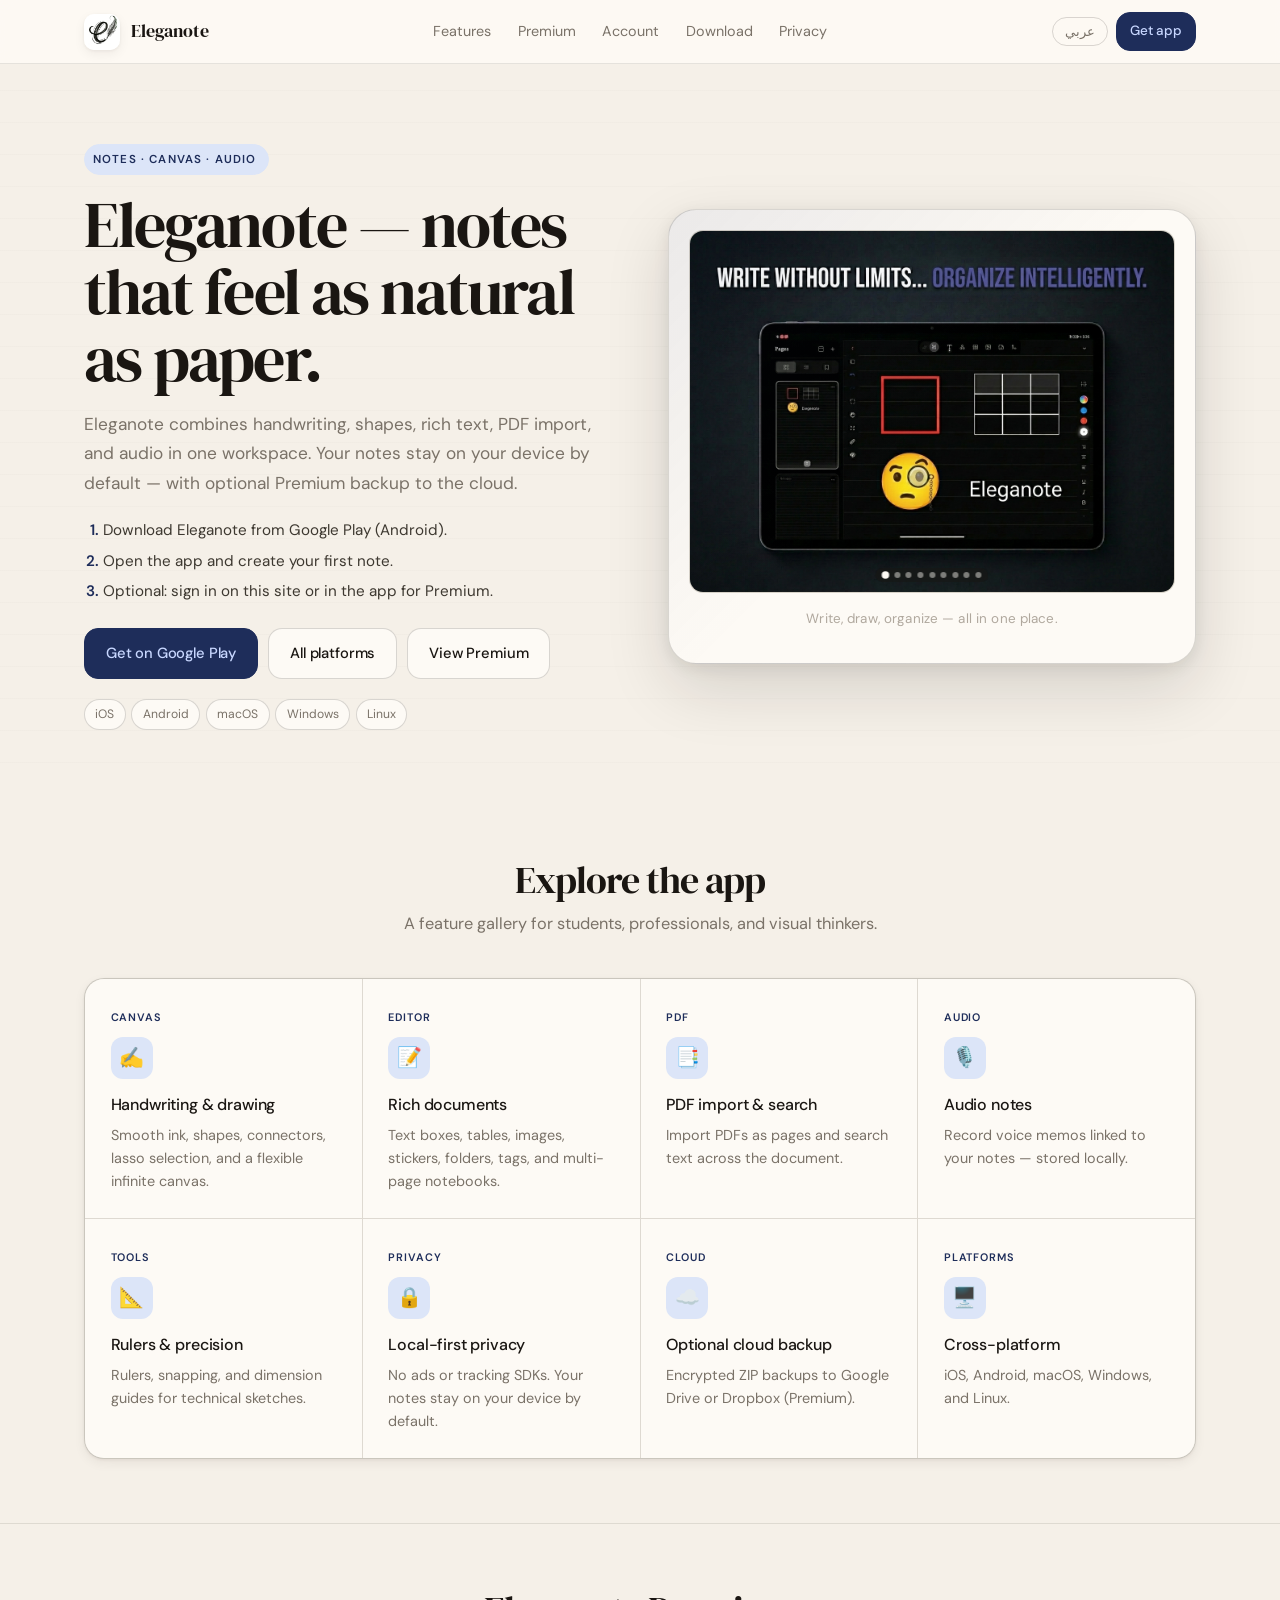
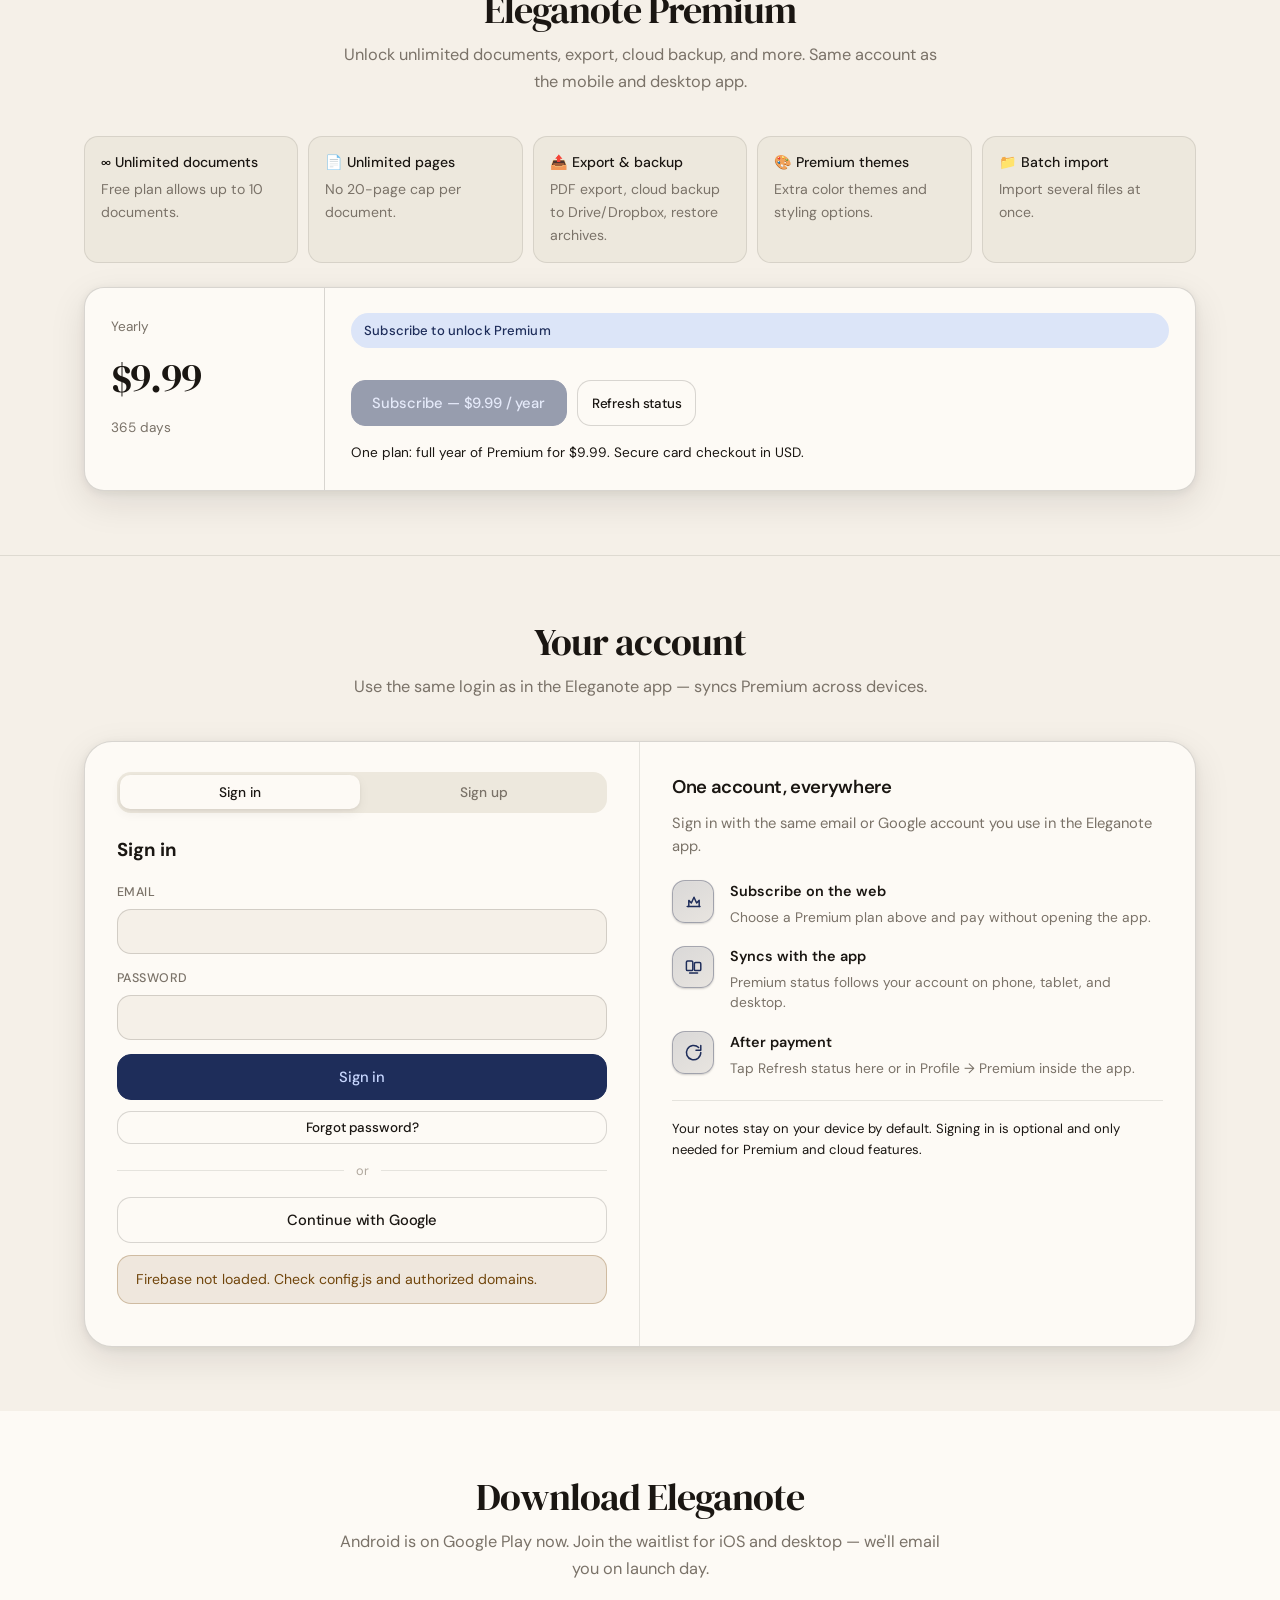
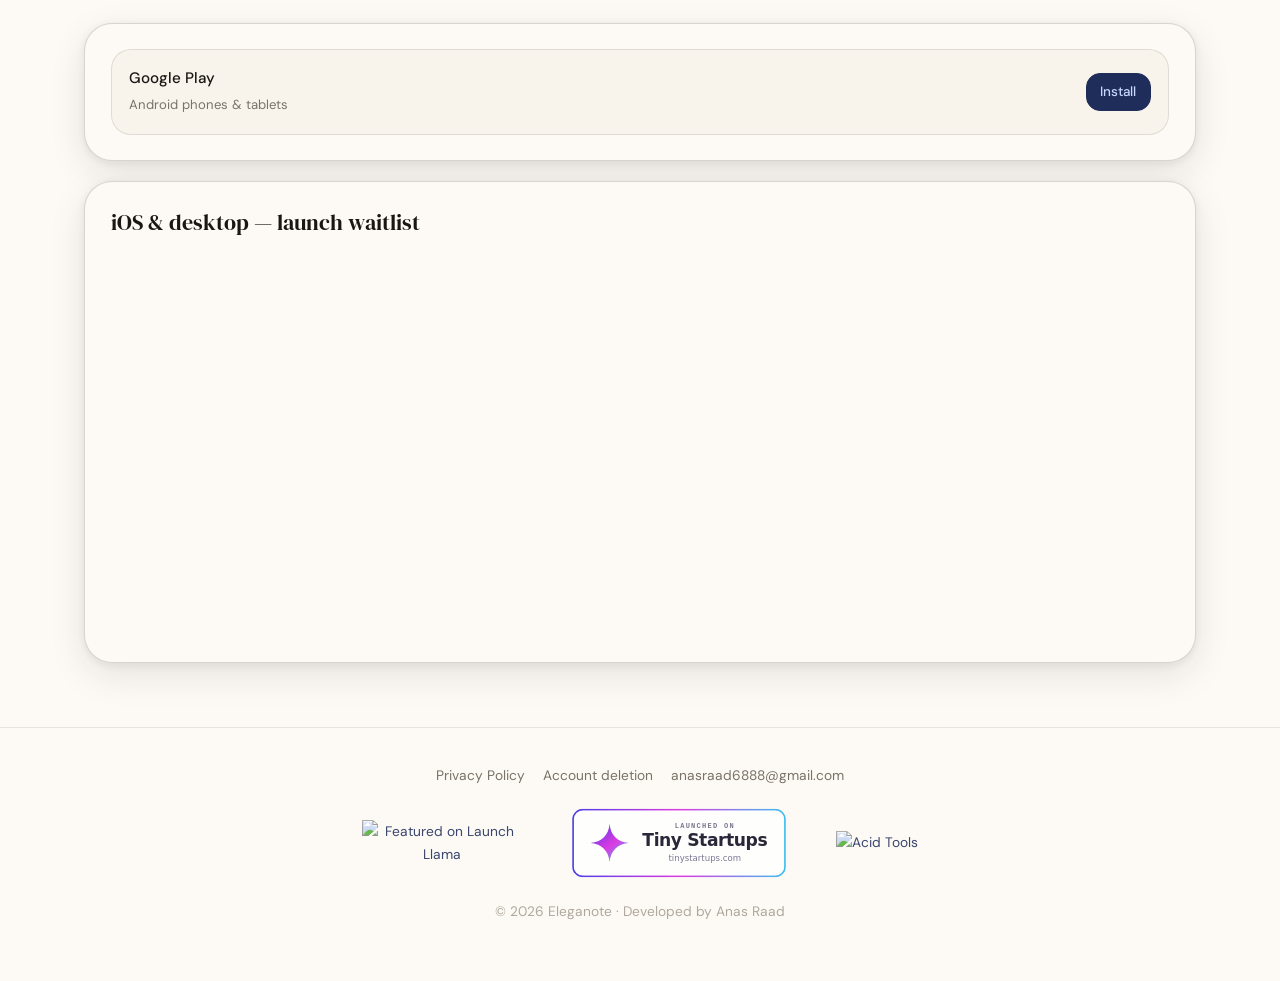
==== index.html @ f8ea2153 "Deploy from Eleganote@c64bb68" ====
<!DOCTYPE html>
<html lang="en" dir="ltr">
<head>
  <meta charset="UTF-8">
  <meta name="viewport" content="width=device-width, initial-scale=1.0">
  <meta name="description" content="Eleganote — elegant handwriting notes, PDF import, audio, shapes, and Premium cloud backup. Download for iOS, Android, and desktop.">
  <meta name="application-name" content="Eleganote">
  <meta name="theme-color" content="#f7f4ef">
  <link rel="canonical" href="https://eleganote.com/">
  <link rel="alternate" type="text/plain" href="/llms.txt" title="LLM site summary">
  <link rel="sitemap" type="application/xml" title="Sitemap" href="/sitemap.xml">
  <meta property="og:title" content="Eleganote — Elegant Note-Taking">
  <meta property="og:description" content="Handwriting, rich documents, PDF search, and optional Premium backup.">
  <meta property="og:type" content="website">
  <meta property="og:url" content="https://eleganote.com/">
  <meta property="og:site_name" content="Eleganote">
  <meta property="og:image" content="https://eleganote.com/assets/icon-512.png">
  <meta name="twitter:card" content="summary">
  <meta name="twitter:title" content="Eleganote — Elegant Note-Taking">
  <meta name="twitter:description" content="Handwriting, rich documents, PDF search, and optional Premium backup.">
  <meta name="twitter:image" content="https://eleganote.com/assets/icon-512.png">
  <title>Eleganote — Elegant Note-Taking</title>
  <script type="application/ld+json">
  {
    "@context": "https://schema.org",
    "@graph": [
      {
        "@type": "WebSite",
        "name": "Eleganote",
        "url": "https://eleganote.com/",
        "description": "Elegant handwriting notes, canvas, PDF import, audio, and optional Premium cloud backup."
      },
      {
        "@type": "SoftwareApplication",
        "name": "Eleganote",
        "url": "https://eleganote.com/",
        "image": "https://eleganote.com/assets/icon-512.png",
        "applicationCategory": "ProductivityApplication",
        "operatingSystem": "Android, iOS, Windows, macOS, Linux",
        "description": "Eleganote combines handwriting, shapes, rich text, PDF import, and audio in one workspace.",
        "downloadUrl": "https://play.google.com/store/apps/details?id=com.anasraad.eleganote",
        "offers": {
          "@type": "Offer",
          "price": "0",
          "priceCurrency": "USD"
        }
      },
      {
        "@type": "Organization",
        "name": "Eleganote",
        "url": "https://eleganote.com/",
        "logo": "https://eleganote.com/assets/icon-512.png"
      }
    ]
  }
  </script>
  <link rel="preconnect" href="https://fonts.googleapis.com">
  <link rel="icon" href="assets/icon-512.png" type="image/png">
  <link rel="stylesheet" href="css/site.css">
</head>
<body>
  <nav class="site-nav" id="siteNav">
    <div class="wrap nav-inner">
      <button
        type="button"
        class="nav-menu-toggle"
        id="navMenuToggle"
        aria-expanded="false"
        aria-controls="navMenuPanel"
        data-i18n-en="Open menu"
        data-i18n-ar="فتح القائمة"
        aria-label="Open menu"
      >
        <span class="nav-menu-bar"></span>
        <span class="nav-menu-bar"></span>
        <span class="nav-menu-bar"></span>
      </button>
      <a class="brand" href="#top">
        <img src="assets/icon-512.png" alt="" width="38" height="38">
        Eleganote
      </a>
      <div class="nav-links nav-links--desktop" aria-label="Main">
        <a href="#features" data-i18n-en="Features" data-i18n-ar="الميزات" data-i18n>Features</a>
        <a href="#premium" data-i18n-en="Premium" data-i18n-ar="Premium" data-i18n>Premium</a>
        <a href="#account" data-i18n-en="Account" data-i18n-ar="الحساب" data-i18n>Account</a>
        <a href="#download" data-i18n-en="Download" data-i18n-ar="التنزيل" data-i18n>Download</a>
        <a href="privacy.html" data-i18n-en="Privacy" data-i18n-ar="الخصوصية" data-i18n>Privacy</a>
      </div>
      <div class="nav-actions">
        <button type="button" class="lang-toggle" id="langToggle" aria-label="Toggle language">عربي</button>
        <a class="btn btn-primary btn-sm" href="https://play.google.com/store/apps/details?id=com.anasraad.eleganote" target="_blank" rel="noopener" data-i18n-en="Get app" data-i18n-ar="حمّل التطبيق" data-i18n>Get app</a>
      </div>
    </div>
    <div class="nav-mobile-panel" id="navMenuPanel" hidden>
      <div class="nav-mobile-sheet">
        <div class="nav-mobile-panel-inner">
          <nav class="nav-mobile-nav" aria-label="Mobile">
            <a href="#features" class="nav-mobile-link" data-i18n-en="Features" data-i18n-ar="الميزات" data-i18n>Features</a>
            <a href="#premium" class="nav-mobile-link" data-i18n-en="Premium" data-i18n-ar="Premium" data-i18n>Premium</a>
            <a href="#account" class="nav-mobile-link" data-i18n-en="Account" data-i18n-ar="الحساب" data-i18n>Account</a>
            <a href="#download" class="nav-mobile-link" data-i18n-en="Download" data-i18n-ar="التنزيل" data-i18n>Download</a>
            <a href="privacy.html" class="nav-mobile-link nav-mobile-link--muted" data-i18n-en="Privacy" data-i18n-ar="الخصوصية" data-i18n>Privacy</a>
          </nav>
          <a class="btn btn-primary btn-sm nav-mobile-cta" href="https://play.google.com/store/apps/details?id=com.anasraad.eleganote" target="_blank" rel="noopener" data-i18n-en="Get on Google Play" data-i18n-ar="حمّل من Google Play" data-i18n>Get on Google Play</a>
        </div>
      </div>
    </div>
    <button type="button" class="nav-backdrop" id="navBackdrop" hidden aria-label="Close menu"></button>
  </nav>

  <header class="hero" id="top">
    <div class="wrap hero-grid">
      <div>
        <span class="eyebrow" data-i18n-en="Notes · Canvas · Audio" data-i18n-ar="ملاحظات · لوحة · صوت" data-i18n>Notes · Canvas · Audio</span>
        <h1 data-i18n-en="Eleganote — notes that feel as natural as paper." data-i18n-ar="Eleganote — ملاحظات أنيقة بلمسة طبيعية." data-i18n>Eleganote — notes that feel as natural as paper.</h1>
        <p class="lead" data-i18n-en="Eleganote combines handwriting, shapes, rich text, PDF import, and audio in one workspace. Your notes stay on your device by default — with optional Premium backup to the cloud." data-i18n-ar="Eleganote تجمع الكتابة اليدوية والأشكال والنص الغني واستيراد PDF والصوت في مساحة واحدة. بياناتك على جهازك افتراضياً — مع نسخ Premium اختياري للسحابة." data-i18n>Eleganote combines handwriting, shapes, rich text, PDF import, and audio in one workspace. Your notes stay on your device by default — with optional Premium backup to the cloud.</p>
        <ol class="getting-started" aria-label="Getting started">
          <li data-i18n-en="Download Eleganote from Google Play (Android)." data-i18n-ar="حمّل Eleganote من Google Play (Android)." data-i18n>Download Eleganote from Google Play (Android).</li>
          <li data-i18n-en="Open the app and create your first note." data-i18n-ar="افتح التطبيق وأنشئ ملاحظتك الأولى." data-i18n>Open the app and create your first note.</li>
          <li data-i18n-en="Optional: sign in on this site or in the app for Premium." data-i18n-ar="اختياري: سجّل الدخول هنا أو في التطبيق لـ Premium." data-i18n>Optional: sign in on this site or in the app for Premium.</li>
        </ol>
        <div class="cta-row">
          <a class="btn btn-primary" href="https://play.google.com/store/apps/details?id=com.anasraad.eleganote" target="_blank" rel="noopener" data-i18n-en="Get on Google Play" data-i18n-ar="حمّل من Google Play" data-i18n>Get on Google Play</a>
          <a class="btn" href="#download" data-i18n-en="All platforms" data-i18n-ar="كل المنصات" data-i18n>All platforms</a>
          <a class="btn" href="#premium" data-i18n-en="View Premium" data-i18n-ar="عرض Premium" data-i18n>View Premium</a>
        </div>
        <div class="platform-chips">
          <span>iOS</span><span>Android</span><span>macOS</span><span>Windows</span><span>Linux</span>
        </div>
      </div>
      <div class="hero-visual">
        <div class="mock-canvas hero-carousel" id="heroCarousel" aria-roledescription="carousel" aria-label="Eleganote app screenshots">
          <div class="hero-carousel-track">
            <img class="hero-slide is-active" src="assets/tablet-screenshots/0.jpeg" alt="Eleganote app screenshot 1" width="1200" height="896" decoding="async" fetchpriority="high">
            <img class="hero-slide" src="assets/tablet-screenshots/1.jpeg" alt="Eleganote app screenshot 2" width="1200" height="896" loading="lazy" decoding="async">
            <img class="hero-slide" src="assets/tablet-screenshots/2.jpeg" alt="Eleganote app screenshot 3" width="1200" height="896" loading="lazy" decoding="async">
            <img class="hero-slide" src="assets/tablet-screenshots/3.jpeg" alt="Eleganote app screenshot 4" width="1200" height="896" loading="lazy" decoding="async">
            <img class="hero-slide" src="assets/tablet-screenshots/4.jpeg" alt="Eleganote app screenshot 5" width="1200" height="896" loading="lazy" decoding="async">
            <img class="hero-slide" src="assets/tablet-screenshots/5.jpeg" alt="Eleganote app screenshot 6" width="1200" height="896" loading="lazy" decoding="async">
            <img class="hero-slide" src="assets/tablet-screenshots/6.jpeg" alt="Eleganote app screenshot 7" width="1200" height="896" loading="lazy" decoding="async">
            <img class="hero-slide" src="assets/tablet-screenshots/7.jpeg" alt="Eleganote app screenshot 8" width="1200" height="896" loading="lazy" decoding="async">
            <img class="hero-slide" src="assets/tablet-screenshots/8.jpeg" alt="Eleganote app screenshot 9" width="1200" height="896" loading="lazy" decoding="async">
          </div>
          <div class="hero-carousel-dots" aria-hidden="true">
            <button type="button" class="hero-carousel-dot is-active" tabindex="-1" aria-label="Screenshot 1"></button>
            <button type="button" class="hero-carousel-dot" tabindex="-1" aria-label="Screenshot 2"></button>
            <button type="button" class="hero-carousel-dot" tabindex="-1" aria-label="Screenshot 3"></button>
            <button type="button" class="hero-carousel-dot" tabindex="-1" aria-label="Screenshot 4"></button>
            <button type="button" class="hero-carousel-dot" tabindex="-1" aria-label="Screenshot 5"></button>
            <button type="button" class="hero-carousel-dot" tabindex="-1" aria-label="Screenshot 6"></button>
            <button type="button" class="hero-carousel-dot" tabindex="-1" aria-label="Screenshot 7"></button>
            <button type="button" class="hero-carousel-dot" tabindex="-1" aria-label="Screenshot 8"></button>
            <button type="button" class="hero-carousel-dot" tabindex="-1" aria-label="Screenshot 9"></button>
          </div>
        </div>
        <p class="mock-caption" data-i18n-en="Write, draw, organize — all in one place." data-i18n-ar="اكتب، ارسم، نظّم — في مكان واحد." data-i18n>Write, draw, organize — all in one place.</p>
      </div>
    </div>
  </header>

  <section class="block" id="features">
    <div class="wrap">
      <div class="section-head">
        <h2 data-i18n-en="Explore the app" data-i18n-ar="استكشف التطبيق" data-i18n>Explore the app</h2>
        <p data-i18n-en="A feature gallery for students, professionals, and visual thinkers." data-i18n-ar="معرض ميزات للطلاب والمحترفين ومن يفكّر بصرياً." data-i18n>A feature gallery for students, professionals, and visual thinkers.</p>
      </div>
      <div class="feature-gallery" id="featureGallery"></div>
    </div>
  </section>

  <section class="block" id="premium" style="background: var(--bg-accent); border-top: 1px solid var(--border); border-bottom: 1px solid var(--border);">
    <div class="wrap">
      <div class="section-head">
        <h2 data-i18n-en="Eleganote Premium" data-i18n-ar="Eleganote Premium" data-i18n>Eleganote Premium</h2>
        <p data-i18n-en="Unlock unlimited documents, export, cloud backup, and more. Same account as the mobile and desktop app." data-i18n-ar="فعّل مستندات غير محدودة وتصدير ونسخ سحابي والمزيد. نفس حساب التطبيق." data-i18n>Unlock unlimited documents, export, cloud backup, and more. Same account as the mobile and desktop app.</p>
      </div>
      <div class="premium-perks" id="premiumPerks"></div>
      <div class="premium-checkout-card" id="premiumCheckoutCard">
        <div class="pricing-grid" id="pricingGrid"></div>
        <div class="premium-checkout-main">
          <div class="status-pill" id="subStatus">—</div>
          <p class="alert alert-info hidden" id="checkoutSignInHint" data-i18n-en="Sign in below to pay on the web. You can also subscribe from Eleganote → Profile → Premium." data-i18n-ar="سجّل الدخول أدناه للدفع عبر الويب. أو اشترك من التطبيق → الملف → Premium." data-i18n>Sign in below to pay on the web. You can also subscribe from Eleganote → Profile → Premium.</p>
          <div class="checkout-actions">
            <button type="button" class="btn btn-primary" id="payCardBtn" data-i18n-en="Subscribe — $9.99 / year" data-i18n-ar="اشترك — 9.99$ / سنة" data-i18n>Subscribe — $9.99 / year</button>
            <button type="button" class="btn btn-sm" id="refreshSubBtn" data-i18n-en="Refresh status" data-i18n-ar="تحديث الحالة" data-i18n>Refresh status</button>
          </div>
          <div class="alert alert-error hidden" id="checkoutError"></div>
          <p class="premium-checkout-note" data-i18n-en="One plan: full year of Premium for $9.99. Secure card checkout in USD." data-i18n-ar="خطة واحدة: سنة كاملة من Premium مقابل 9.99$. دفع آمن بالبطاقة بالدولار." data-i18n>One plan: full year of Premium for $9.99. Secure card checkout in USD.</p>
        </div>
      </div>
    </div>
  </section>

  <section class="block" id="account">
    <div class="wrap">
      <div class="section-head">
        <h2 data-i18n-en="Your account" data-i18n-ar="حسابك" data-i18n>Your account</h2>
        <p data-i18n-en="Use the same login as in the Eleganote app — syncs Premium across devices." data-i18n-ar="استخدم نفس تسجيل الدخول في التطبيق — يزامن Premium بين الأجهزة." data-i18n>Use the same login as in the Eleganote app — syncs Premium across devices.</p>
      </div>
      <div class="auth-panel">
        <div class="auth-panel-col auth-panel-col--form">
        <div class="auth-stack">
        <div class="auth-card" id="authSignedOut">
          <div class="auth-tabs">
            <button type="button" class="auth-tab active" data-mode="signin" data-i18n-en="Sign in" data-i18n-ar="دخول" data-i18n>Sign in</button>
            <button type="button" class="auth-tab" data-mode="signup" data-i18n-en="Sign up" data-i18n-ar="تسجيل" data-i18n>Sign up</button>
          </div>
          <h3 id="authFormTitle" style="margin:0 0 1rem;">Sign in</h3>
          <form id="authForm">
            <div class="field">
              <label for="authEmail" data-i18n-en="Email" data-i18n-ar="البريد" data-i18n>Email</label>
              <input id="authEmail" type="email" autocomplete="email" required>
            </div>
            <div class="field">
              <label for="authPassword" data-i18n-en="Password" data-i18n-ar="كلمة المرور" data-i18n>Password</label>
              <input id="authPassword" type="password" autocomplete="current-password" minlength="6" required>
            </div>
            <button type="submit" class="btn btn-primary" style="width:100%;" id="authSubmitBtn">Sign in</button>
          </form>
          <div id="resetPanel">
            <button type="button" class="btn btn-sm" style="margin-top:0.65rem;width:100%;" id="resetBtn" data-i18n-en="Forgot password?" data-i18n-ar="نسيت كلمة المرور؟" data-i18n>Forgot password?</button>
          </div>
          <div class="auth-divider" data-i18n-en="or" data-i18n-ar="أو" data-i18n>or</div>
          <button type="button" class="btn" style="width:100%;" id="googleBtn" data-i18n-en="Continue with Google" data-i18n-ar="المتابعة مع Google" data-i18n>Continue with Google</button>
          <div class="alert alert-error hidden" id="authError"></div>
        </div>
        <div class="auth-card hidden" id="authSignedIn">
          <div class="user-card">
            <div class="user-avatar" id="userAvatar">?</div>
            <div>
              <strong id="userName">—</strong>
              <div style="font-size:0.88rem;color:var(--muted);" id="userEmail">—</div>
            </div>
          </div>
          <p data-i18n-en="You are signed in. Manage Premium above or open the app on your device." data-i18n-ar="أنت مسجّل الدخول. أدر Premium أعلاه أو افتح التطبيق على جهازك." data-i18n>You are signed in. Manage Premium above or open the app on your device.</p>
          <button type="button" class="btn" id="signOutBtn" data-i18n-en="Sign out" data-i18n-ar="تسجيل الخروج" data-i18n>Sign out</button>
        </div>
        </div>
        </div>
        <div class="auth-panel-col auth-panel-col--info">
        <aside class="auth-aside" aria-labelledby="authAsideTitle">
          <h3 id="authAsideTitle" data-i18n-en="One account, everywhere" data-i18n-ar="حساب واحد، في كل مكان" data-i18n>One account, everywhere</h3>
          <p class="auth-aside-lead" data-i18n-en="Sign in with the same email or Google account you use in the Eleganote app." data-i18n-ar="سجّل الدخول بنفس البريد أو حساب Google الذي تستخدمه في تطبيق Eleganote." data-i18n>Sign in with the same email or Google account you use in the Eleganote app.</p>
          <ul class="auth-aside-list">
            <li class="auth-aside-item">
              <div class="auth-aside-icon" aria-hidden="true">
                <svg viewBox="0 0 24 24" focusable="false"><path d="M4 18h16"/><path d="M6 18V10.5l3.2 3.2L12.5 6.5l3.3 7.2L19 10.5V18"/></svg>
              </div>
              <div>
                <strong data-i18n-en="Subscribe on the web" data-i18n-ar="اشترك عبر الويب" data-i18n>Subscribe on the web</strong>
                <span data-i18n-en="Choose a Premium plan above and pay without opening the app." data-i18n-ar="اختر خطة Premium أعلاه وادفع دون فتح التطبيق." data-i18n>Choose a Premium plan above and pay without opening the app.</span>
              </div>
            </li>
            <li class="auth-aside-item">
              <div class="auth-aside-icon" aria-hidden="true">
                <svg viewBox="0 0 24 24" focusable="false"><rect x="3" y="5" width="8" height="12" rx="1.5"/><rect x="13" y="7" width="8" height="10" rx="1.5"/><path d="M7 20h10"/></svg>
              </div>
              <div>
                <strong data-i18n-en="Syncs with the app" data-i18n-ar="يتزامن مع التطبيق" data-i18n>Syncs with the app</strong>
                <span data-i18n-en="Premium status follows your account on phone, tablet, and desktop." data-i18n-ar="حالة Premium تتبع حسابك على الهاتف والجهاز اللوحي وسطح المكتب." data-i18n>Premium status follows your account on phone, tablet, and desktop.</span>
              </div>
            </li>
            <li class="auth-aside-item">
              <div class="auth-aside-icon" aria-hidden="true">
                <svg viewBox="0 0 24 24" focusable="false"><path d="M21 12a9 9 0 1 1-2.64-6.36"/><path d="M21 3v6h-6"/></svg>
              </div>
              <div>
                <strong data-i18n-en="After payment" data-i18n-ar="بعد الدفع" data-i18n>After payment</strong>
                <span data-i18n-en="Tap Refresh status here or in Profile → Premium inside the app." data-i18n-ar="اضغط تحديث الحالة هنا أو من الملف الشخصي → Premium داخل التطبيق." data-i18n>Tap Refresh status here or in Profile → Premium inside the app.</span>
              </div>
            </li>
          </ul>
          <p class="auth-aside-note" data-i18n-en="Your notes stay on your device by default. Signing in is optional and only needed for Premium and cloud features." data-i18n-ar="ملاحظاتك تبقى على جهازك افتراضياً. تسجيل الدخول اختياري ويلزم فقط لـ Premium والمزايا السحابية." data-i18n>Your notes stay on your device by default. Signing in is optional and only needed for Premium and cloud features.</p>
        </aside>
        </div>
      </div>
    </div>
  </section>

  <section class="block" id="download">
    <div class="wrap">
      <div class="section-head">
        <h2 data-i18n-en="Download Eleganote" data-i18n-ar="تنزيل Eleganote" data-i18n>Download Eleganote</h2>
        <p data-i18n-en="Android is on Google Play now. Join the waitlist for iOS and desktop — we'll email you on launch day." data-i18n-ar="Android متاح على Google Play الآن. انضم لقائمة الانتظار لـ iOS وسطح المكتب — سنرسل لك بريداً عند الإطلاق." data-i18n>Android is on Google Play now. Join the waitlist for iOS and desktop — we'll email you on launch day.</p>
      </div>
      <div class="download-panel">
        <div class="store-row">
          <div>
            <strong>Google Play</strong>
            <small data-i18n-en="Android phones &amp; tablets" data-i18n-ar="هواتف وأجهزة Android اللوحية" data-i18n>Android phones &amp; tablets</small>
          </div>
          <a class="btn btn-primary btn-sm" id="storePlay" href="https://play.google.com/store/apps/details?id=com.anasraad.eleganote" target="_blank" rel="noopener" data-i18n-en="Install" data-i18n-ar="تثبيت" data-i18n>Install</a>
          <span class="badge-soon hidden" id="badgePlay" data-i18n-en="Coming soon" data-i18n-ar="قريباً" data-i18n>Coming soon</span>
        </div>
      </div>
      <div class="waitlist-panel" id="waitlist">
        <h3 data-i18n-en="iOS &amp; desktop — launch waitlist" data-i18n-ar="iOS وسطح المكتب — قائمة انتظار الإطلاق" data-i18n>iOS &amp; desktop — launch waitlist</h3>
        <div class="waitlist-embed">
          <iframe
            title="Eleganote launch waitlist"
            width="540"
            height="380"
            src="https://2b7e5f6d.sibforms.com/v2/serve/[base64]"
            frameborder="0"
            scrolling="auto"
            allowfullscreen
            loading="lazy"
          ></iframe>
        </div>
      </div>
    </div>
  </section>

  <footer>
    <div class="wrap">
      <nav>
        <a href="privacy.html" data-i18n-en="Privacy Policy" data-i18n-ar="سياسة الخصوصية" data-i18n>Privacy Policy</a>
        <a href="account-deletion.html" data-i18n-en="Account deletion" data-i18n-ar="حذف الحساب" data-i18n>Account deletion</a>
        <a id="footerEmail" href="mailto:anasraad6888@gmail.com">anasraad6888@gmail.com</a>
      </nav>
      <div class="footer-badges">
        <div class="footer-badge footer-badge--launchllama">
          <a href="https://launchllama.co?utm_source=badge&utm_medium=referral" target="_blank" rel="noopener">
            <img
              src="https://speaktechenglish.com/wp-content/uploads/2026/04/Screenshot_2026-04-09_at_17.40.44-removebg-preview.png"
              alt="Featured on Launch Llama"
              width="160"
              height="40"
              loading="lazy"
              decoding="async"
            />
          </a>
        </div>
        <div class="footer-badge footer-badge--tinystartups">
          <!-- tinystartups · Launched on Tiny Startups -->
          <a href="https://www.tinystartups.com/startup/eleganote" target="_blank" rel="noopener"
             style="display:inline-flex;align-items:center;gap:14px;padding:14px 22px 14px 18px;border-radius:14px;text-decoration:none;font-family:'Inter',system-ui,sans-serif;background:linear-gradient(#fff,#fff) padding-box,linear-gradient(90deg,#3525E6,#D81FE0,#22B8F0) border-box;border:2px solid transparent;color:#0E0B1F">
            <svg width="56" height="56" viewBox="0 0 100 100" aria-hidden="true">
              <defs><linearGradient id="tsg-eleganote" x1=".1" y1="0" x2=".9" y2="1">
                <stop offset="0%" stop-color="#3525E6"/><stop offset="55%" stop-color="#D81FE0"/><stop offset="100%" stop-color="#22B8F0"/>
              </linearGradient></defs>
              <path d="M50 6C52 32 68 48 94 50C68 52 52 68 50 94C48 68 32 52 6 50C32 48 48 32 50 6Z" fill="url(#tsg-eleganote)"/>
            </svg>
            <span style="display:flex;flex-direction:column;line-height:1.15">
              <span style="font-family:monospace;font-size:9px;font-weight:600;letter-spacing:0.18em;text-transform:uppercase;color:#6A6585">Launched on</span>
              <span style="font-size:22px;font-weight:800;letter-spacing:-0.025em">Tiny Startups</span>
              <span style="font-size:11px;color:#6A6585;margin-top:4px">tinystartups.com</span>
            </span>
          </a>
        </div>
        <div class="footer-badge footer-badge--acidtools">
          <a target="_blank" rel="noopener" href="https://acidtools.com/ai/eleganote">
            <img
              src="https://acidtools.com/assets/images/badge.png"
              alt="Acid Tools"
              height="54"
              loading="lazy"
              decoding="async"
            />
          </a>
        </div>
      </div>
      <p>© 2026 Eleganote · <span data-i18n-en="Developed by Anas Raad" data-i18n-ar="تطوير أنس رعد" data-i18n>Developed by Anas Raad</span></p>
    </div>
  </footer>

  <script src="js/config.js"></script>
  <script src="js/nav.js"></script>
  <script src="js/hero-carousel.js"></script>
  <script src="https://www.gstatic.com/firebasejs/10.14.1/firebase-app-compat.js"></script>
  <script src="https://www.gstatic.com/firebasejs/10.14.1/firebase-auth-compat.js"></script>
  <script src="js/auth.js"></script>
  <script src="js/checkout.js"></script>
  <script src="js/app.js"></script>
  <script>
    document.getElementById('footerEmail').href =
      'mailto:' + (window.ELEGANOTE_SITE?.contactEmail || 'anasraad6888@gmail.com');
  </script>
</body>
</html>
---- css/site.css ----
/* ─────────────────────────────────────────────
   Eleganote — site.css  (redesign)
   Aesthetic: refined editorial · dark-ink · warm paper
   Fonts: DM Serif Display (headings) + DM Sans (body)
───────────────────────────────────────────── */

@import url('https://fonts.googleapis.com/css2?family=DM+Serif+Display:ital@0;1&family=DM+Sans:ital,opsz,wght@0,9..40,300;0,9..40,400;0,9..40,500;0,9..40,600;1,9..40,300&display=swap');

/* ── Tokens ── */
:root {
  color-scheme: light dark;

  /* paper palette */
  --bg:         #f5f0e8;
  --bg-2:       #ede8dd;
  --bg-3:       #e5dfd2;
  --surface:    #fdfaf5;
  --surface-2:  #f8f4ec;

  /* ink palette */
  --ink:        #1a1612;
  --ink-2:      #3d3830;
  --ink-3:      #7a7268;
  --ink-4:      #b0a89e;

  /* accent: deep indigo-navy */
  --accent:     #1e2d5a;
  --accent-2:   #2d4280;
  --accent-fg:  #c8d7ff;
  --accent-soft:#dce5f8;

  /* semantic */
  --success:    #1a5c35;
  --error:      #8b1a1a;
  --warn:       #7a4a0a;

  /* geometry */
  --border:     rgba(26, 22, 18, 0.10);
  --border-md:  rgba(26, 22, 18, 0.16);
  --radius:     14px;
  --radius-lg:  20px;
  --radius-xl:  28px;
  --shadow-sm:  0 1px 3px rgba(26,22,18,0.06), 0 4px 12px rgba(26,22,18,0.06);
  --shadow:     0 2px 8px rgba(26,22,18,0.07), 0 12px 36px rgba(26,22,18,0.10);
  --shadow-lg:  0 4px 16px rgba(26,22,18,0.08), 0 24px 64px rgba(26,22,18,0.14);

  --max: 1160px;
  --nav-h: 64px;
}

@media (prefers-color-scheme: dark) {
  :root {
    --bg:         #100f0d;
    --bg-2:       #161410;
    --bg-3:       #1c1a16;
    --surface:    #1a1816;
    --surface-2:  #201e1a;

    --ink:        #f0ece4;
    --ink-2:      #ccc5ba;
    --ink-3:      #8c8278;
    --ink-4:      #504a44;

    --accent:     #93b4ff;
    --accent-2:   #b8ceff;
    --accent-fg:  #0f1a38;
    --accent-soft:#1a2540;

    --border:     rgba(240, 236, 228, 0.08);
    --border-md:  rgba(240, 236, 228, 0.14);

    --shadow-sm:  0 1px 3px rgba(0,0,0,0.2), 0 4px 12px rgba(0,0,0,0.2);
    --shadow:     0 2px 8px rgba(0,0,0,0.25), 0 12px 36px rgba(0,0,0,0.3);
    --shadow-lg:  0 4px 16px rgba(0,0,0,0.3), 0 24px 64px rgba(0,0,0,0.4);
  }
}

/* ── Reset ── */
*, *::before, *::after { box-sizing: border-box; }
html { scroll-behavior: smooth; -webkit-text-size-adjust: 100%; }

body {
  margin: 0;
  font-family: 'DM Sans', -apple-system, sans-serif;
  font-size: 1rem;
  line-height: 1.65;
  color: var(--ink);
  background: var(--bg);
}

body.lang-ar {
  font-family: 'DM Sans', -apple-system, 'Noto Sans Arabic', Tahoma, sans-serif;
}

a { color: var(--accent); text-decoration: none; }
a:hover { text-decoration: underline; }
img, svg { display: block; max-width: 100%; }
button { font-family: inherit; }

.wrap {
  max-width: var(--max);
  margin: 0 auto;
  padding: 0 1.5rem;
}

.hidden { display: none !important; }

/* ══════════════════════════════════════
   NAV
══════════════════════════════════════ */
nav.site-nav {
  position: sticky;
  top: 0;
  z-index: 200;
  height: var(--nav-h);
  background: color-mix(in srgb, var(--surface) 92%, transparent);
  backdrop-filter: blur(18px) saturate(1.4);
  -webkit-backdrop-filter: blur(18px) saturate(1.4);
  border-bottom: 1px solid var(--border);
}

.nav-inner {
  display: flex;
  align-items: center;
  justify-content: space-between;
  gap: 1rem;
  height: 100%;
}

/* brand */
.brand {
  display: flex;
  align-items: center;
  gap: 0.7rem;
  font-family: 'DM Serif Display', serif;
  font-size: 1.15rem;
  color: var(--ink);
  text-decoration: none;
  letter-spacing: -0.01em;
}

.brand img {
  width: 36px;
  height: 36px;
  border-radius: 10px;
  box-shadow: var(--shadow-sm);
}

/* desktop links */
.nav-links {
  display: flex;
  align-items: center;
  gap: 0.25rem;
  font-size: 0.9rem;
  font-weight: 400;
}

.nav-links a {
  color: var(--ink-3);
  text-decoration: none;
  padding: 0.35rem 0.7rem;
  border-radius: 8px;
  transition: color 0.15s, background 0.15s;
}

.nav-links a:hover {
  color: var(--ink);
  background: var(--bg-2);
  text-decoration: none;
}

.nav-links--desktop {
  display: flex;
  flex: 1;
  justify-content: center;
}

/* mobile panel */
.nav-mobile-panel {
  display: none;
}

.nav-mobile-sheet {
  background: var(--surface);
  border: 1px solid var(--border-md);
  border-radius: var(--radius-lg);
  box-shadow: var(--shadow-lg);
  overflow: hidden;
}

.nav-mobile-panel-inner {
  display: flex;
  flex-direction: column;
  padding: 0.4rem;
  gap: 0.35rem;
}

.nav-mobile-nav {
  display: flex;
  flex-direction: column;
  gap: 0.1rem;
}

.nav-mobile-link {
  display: flex;
  align-items: center;
  justify-content: space-between;
  gap: 0.5rem;
  padding: 0.45rem 0.55rem;
  border-radius: calc(var(--radius) - 2px);
  border: 1px solid transparent;
  font-size: 0.88rem;
  font-weight: 450;
  letter-spacing: -0.01em;
  color: var(--ink);
  text-decoration: none;
  transition: background 0.15s ease, color 0.15s ease;
}

.nav-mobile-link::after {
  content: '→';
  font-size: 0.75rem;
  color: var(--ink-4);
  transition: color 0.15s ease;
}

html[dir='rtl'] .nav-mobile-link::after {
  content: '←';
}

.nav-mobile-link:hover,
.nav-mobile-link:focus-visible {
  background: var(--accent-soft);
  color: var(--accent);
  text-decoration: none;
}

.nav-mobile-link:hover::after,
.nav-mobile-link:focus-visible::after {
  color: var(--accent);
}

.nav-mobile-link--muted {
  color: var(--ink-3);
  font-size: 0.82rem;
}

.nav-mobile-link--muted:hover,
.nav-mobile-link--muted:focus-visible {
  color: var(--ink-2);
}

.nav-mobile-cta {
  width: 100%;
  margin-top: 0.15rem;
}

@keyframes navBackdropIn {
  from { opacity: 0; }
  to { opacity: 1; }
}

@keyframes navSheetReveal {
  from {
    opacity: 0;
    transform: translateY(-10px);
  }
  to {
    opacity: 1;
    transform: translateY(0);
  }
}

@keyframes navLinkReveal {
  from {
    opacity: 0;
    transform: translateY(8px);
  }
  to {
    opacity: 1;
    transform: translateY(0);
  }
}

/* hamburger */
.nav-menu-toggle {
  display: none;
  flex-direction: column;
  justify-content: center;
  gap: 5px;
  width: 42px;
  height: 42px;
  padding: 0;
  border: 1px solid var(--border);
  border-radius: 12px;
  background: color-mix(in srgb, var(--surface) 80%, transparent);
  cursor: pointer;
  flex-shrink: 0;
  transition:
    background 0.2s ease,
    border-color 0.2s ease,
    box-shadow 0.2s ease;
}

.nav-menu-toggle:hover {
  background: var(--surface-2);
  border-color: var(--border-md);
}

.nav-menu-toggle[aria-expanded='true'] {
  background: var(--accent-soft);
  border-color: color-mix(in srgb, var(--accent) 25%, transparent);
  box-shadow: var(--shadow-sm);
}

.nav-menu-bar {
  display: block;
  width: 16px;
  height: 1.5px;
  margin: 0 auto;
  background: var(--ink-2);
  border-radius: 1px;
  transition: transform 0.25s cubic-bezier(0.22, 1, 0.36, 1), opacity 0.2s;
}

.nav-menu-toggle[aria-expanded='true'] .nav-menu-bar {
  background: var(--accent);
}

.nav-menu-toggle[aria-expanded='true'] .nav-menu-bar:nth-child(1) {
  transform: translateY(6.5px) rotate(45deg);
}

.nav-menu-toggle[aria-expanded='true'] .nav-menu-bar:nth-child(2) {
  opacity: 0;
}

.nav-menu-toggle[aria-expanded='true'] .nav-menu-bar:nth-child(3) {
  transform: translateY(-6.5px) rotate(-45deg);
}

/* backdrop — below nav only so frosted nav bar tint stays unchanged */
.nav-backdrop {
  position: fixed;
  top: var(--site-nav-h, var(--nav-h));
  right: 0;
  bottom: 0;
  left: 0;
  z-index: 48;
  background: color-mix(in srgb, var(--ink) 18%, transparent);
  border: none;
  padding: 0;
  cursor: pointer;
}

.nav-backdrop[hidden] {
  display: none;
}

/* actions */
.nav-actions {
  display: flex;
  align-items: center;
  gap: 0.5rem;
  flex-shrink: 0;
}

.lang-toggle {
  border: 1px solid var(--border-md);
  background: transparent;
  color: var(--ink-3);
  border-radius: 999px;
  padding: 0.3rem 0.75rem;
  font-size: 0.8rem;
  font-weight: 500;
  cursor: pointer;
  transition: color 0.15s, border-color 0.15s;
}
.lang-toggle:hover { color: var(--ink); border-color: var(--border-md); }

/* ── mobile breakpoints ── */
@media (max-width: 860px) {
  .nav-inner {
    gap: 0.65rem;
  }

  .nav-menu-toggle {
    display: flex;
    flex-shrink: 0;
  }

  .brand {
    flex: 1;
    min-width: 0;
  }

  .nav-links--desktop { display: none !important; }

  .nav-mobile-panel:not([hidden]) {
    display: block;
    position: fixed;
    top: calc(var(--site-nav-h, var(--nav-h)) + 0.35rem);
    left: 0.75rem;
    right: auto;
    width: min(11.5rem, calc(100vw - 1.5rem));
    z-index: 102;
    pointer-events: none;
  }

  html[dir='rtl'] .nav-mobile-panel:not([hidden]) {
    left: auto;
    right: 0.75rem;
  }

  .nav-mobile-panel:not([hidden]) .nav-mobile-sheet {
    pointer-events: auto;
    animation: navSheetReveal 0.28s cubic-bezier(0.22, 1, 0.36, 1) both;
  }

  .nav-mobile-panel:not([hidden]) .nav-mobile-link {
    animation: navLinkReveal 0.3s cubic-bezier(0.22, 1, 0.36, 1) both;
  }

  .nav-mobile-panel:not([hidden]) .nav-mobile-link:nth-child(1) {
    animation-delay: 0.03s;
  }

  .nav-mobile-panel:not([hidden]) .nav-mobile-link:nth-child(2) {
    animation-delay: 0.05s;
  }

  .nav-mobile-panel:not([hidden]) .nav-mobile-link:nth-child(3) {
    animation-delay: 0.07s;
  }

  .nav-mobile-panel:not([hidden]) .nav-mobile-link:nth-child(4) {
    animation-delay: 0.09s;
  }

  .nav-mobile-panel:not([hidden]) .nav-mobile-link:nth-child(5) {
    animation-delay: 0.11s;
  }

  .nav-mobile-panel:not([hidden]) .nav-mobile-cta {
    animation: navLinkReveal 0.3s cubic-bezier(0.22, 1, 0.36, 1) 0.13s both;
  }

  .nav-backdrop:not([hidden]) {
    display: block;
    animation: navBackdropIn 0.2s ease both;
  }
}

@media (prefers-reduced-motion: reduce) {
  .nav-mobile-panel:not([hidden]) .nav-mobile-sheet,
  .nav-mobile-panel:not([hidden]) .nav-mobile-link,
  .nav-mobile-panel:not([hidden]) .nav-mobile-cta,
  .nav-backdrop:not([hidden]) {
    animation: none;
  }
}

@media (min-width: 861px) {
  .nav-menu-toggle, .nav-mobile-panel, .nav-backdrop { display: none !important; }
}

/* ══════════════════════════════════════
   BUTTONS
══════════════════════════════════════ */
.btn {
  display: inline-flex;
  align-items: center;
  justify-content: center;
  gap: 0.45rem;
  padding: 0.75rem 1.3rem;
  border-radius: var(--radius);
  font-weight: 500;
  font-size: 0.92rem;
  text-decoration: none;
  border: 1px solid var(--border-md);
  color: var(--ink);
  background: var(--surface);
  cursor: pointer;
  transition: transform 0.15s, box-shadow 0.15s, background 0.15s;
  letter-spacing: -0.01em;
}

.btn:hover {
  text-decoration: none;
  transform: translateY(-1px);
  box-shadow: var(--shadow);
}

.btn:active { transform: translateY(0); }

.btn-primary {
  background: var(--accent);
  border-color: var(--accent);
  color: var(--accent-fg);
}

.btn-primary:hover { background: var(--accent-2); border-color: var(--accent-2); }

@media (prefers-color-scheme: dark) {
  .btn-primary { color: var(--accent-fg); }
}

.btn-sm { padding: 0.45rem 0.85rem; font-size: 0.84rem; }

.btn:disabled {
  opacity: 0.45;
  cursor: not-allowed;
  transform: none;
  box-shadow: none;
  pointer-events: none;
}

/* ══════════════════════════════════════
   HERO
══════════════════════════════════════ */
.hero {
  padding: 5rem 0 4rem;
  position: relative;
  overflow: hidden;
}

/* subtle ruled-paper texture */
.hero::before {
  content: '';
  position: absolute;
  inset: 0;
  background-image: repeating-linear-gradient(
    0deg,
    transparent,
    transparent 31px,
    color-mix(in srgb, var(--border) 60%, transparent) 32px
  );
  pointer-events: none;
  opacity: 0.5;
}

.hero-grid {
  display: grid;
  grid-template-columns: 1fr 1fr;
  gap: 3.5rem;
  align-items: center;
  position: relative;
}

@media (max-width: 900px) {
  .hero-grid { grid-template-columns: 1fr; gap: 2.5rem; }
}

.eyebrow {
  display: inline-flex;
  align-items: center;
  gap: 0.4rem;
  font-size: 0.72rem;
  font-weight: 600;
  letter-spacing: 0.1em;
  text-transform: uppercase;
  color: var(--accent);
  margin-bottom: 1rem;
  padding: 0.3rem 0.7rem 0.3rem 0.5rem;
  border: 1px solid var(--accent-soft);
  border-radius: 999px;
  background: var(--accent-soft);
}

h1 {
  font-family: 'DM Serif Display', serif;
  font-size: clamp(2.6rem, 6vw, 4rem);
  line-height: 1.05;
  letter-spacing: -0.03em;
  margin: 0 0 1.1rem;
  color: var(--ink);
  font-weight: 400;
}

.lead {
  font-size: 1.08rem;
  color: var(--ink-3);
  margin: 0 0 1.25rem;
  max-width: 34rem;
  line-height: 1.7;
}

.getting-started {
  margin: 0 0 1.5rem;
  padding: 0 0 0 1.2rem;
  max-width: 34rem;
  color: var(--ink-2);
  font-size: 0.95rem;
  line-height: 1.65;
}

.getting-started li {
  margin-bottom: 0.35rem;
}

.getting-started li::marker {
  color: var(--accent);
  font-weight: 600;
}

.cta-row {
  display: flex;
  flex-wrap: wrap;
  gap: 0.65rem;
  margin-bottom: 1.25rem;
}

.platform-chips {
  display: flex;
  flex-wrap: wrap;
  gap: 0.35rem;
}

.platform-chips span {
  font-size: 0.76rem;
  padding: 0.28rem 0.65rem;
  border-radius: 999px;
  border: 1px solid var(--border-md);
  background: var(--surface);
  color: var(--ink-3);
}

/* hero visual card */
.hero-visual {
  background: var(--surface);
  border: 1px solid var(--border-md);
  border-radius: var(--radius-xl);
  box-shadow: var(--shadow-lg);
  padding: 1.25rem;
  position: relative;
}

.hero-visual::after {
  content: '';
  position: absolute;
  inset: -1px;
  border-radius: inherit;
  background: linear-gradient(135deg,
    color-mix(in srgb, var(--accent) 8%, transparent) 0%,
    transparent 50%
  );
  pointer-events: none;
  border: 1px solid transparent;
}

.mock-canvas {
  aspect-ratio: 1200 / 896;
  border-radius: var(--radius);
  border: 1px solid var(--border);
  background: var(--bg-2);
  position: relative;
  overflow: hidden;
}

.hero-carousel-track {
  position: absolute;
  inset: 0;
}

.hero-slide {
  position: absolute;
  inset: 0;
  width: 100%;
  height: 100%;
  object-fit: cover;
  object-position: center;
  opacity: 0;
  transition: opacity 0.7s ease;
  pointer-events: none;
}

.hero-slide.is-active {
  opacity: 1;
}

.hero-carousel-dots {
  position: absolute;
  left: 50%;
  bottom: 0.65rem;
  transform: translateX(-50%);
  display: flex;
  gap: 0.35rem;
  padding: 0.25rem 0.45rem;
  border-radius: 999px;
  background: color-mix(in srgb, var(--ink) 42%, transparent);
  backdrop-filter: blur(6px);
  z-index: 2;
}

.hero-carousel-dot {
  width: 6px;
  height: 6px;
  padding: 0;
  border: none;
  border-radius: 50%;
  background: color-mix(in srgb, var(--surface) 45%, transparent);
  cursor: pointer;
  transition: transform 0.2s ease, background 0.2s ease;
}

.hero-carousel-dot.is-active {
  background: var(--surface);
  transform: scale(1.25);
}

@media (prefers-reduced-motion: reduce) {
  .hero-slide {
    transition: none;
  }
}

.mock-caption {
  margin-top: 0.9rem;
  text-align: center;
  font-size: 0.84rem;
  color: var(--ink-4);
  letter-spacing: 0.01em;
}

/* ══════════════════════════════════════
   SECTION SHARED
══════════════════════════════════════ */
section.block {
  padding: 4rem 0;
}

section.block:nth-child(even) {
  background: var(--surface);
}

.section-head {
  text-align: center;
  max-width: 600px;
  margin: 0 auto 2.5rem;
}

.section-head h2 {
  font-family: 'DM Serif Display', serif;
  font-size: clamp(1.7rem, 3.5vw, 2.4rem);
  font-weight: 400;
  margin: 0 0 0.6rem;
  letter-spacing: -0.025em;
  line-height: 1.15;
}

.section-head p {
  margin: 0;
  color: var(--ink-3);
  font-size: 1.02rem;
}

/* section label above heading */
.section-label {
  display: inline-block;
  font-size: 0.7rem;
  font-weight: 600;
  letter-spacing: 0.1em;
  text-transform: uppercase;
  color: var(--accent);
  margin-bottom: 0.5rem;
}

h2 {
  font-family: 'DM Serif Display', serif;
  font-size: clamp(1.7rem, 3.5vw, 2.4rem);
  font-weight: 400;
  letter-spacing: -0.025em;
  line-height: 1.15;
  margin: 0 0 0.5rem;
}

/* ══════════════════════════════════════
   FEATURE GALLERY
══════════════════════════════════════ */
.feature-gallery {
  display: grid;
  grid-template-columns: repeat(auto-fill, minmax(270px, 1fr));
  gap: 1px;
  border: 1px solid var(--border);
  border-radius: var(--radius-lg);
  overflow: hidden;
  background: var(--border);
  box-shadow: var(--shadow-sm);
}

.feature-card {
  background: var(--surface);
  padding: 1.5rem 1.6rem 1.6rem;
  transition: background 0.15s;
  position: relative;
}

.feature-card::before {
  content: '';
  position: absolute;
  top: 0; left: 0; right: 0;
  height: 2px;
  background: var(--accent);
  opacity: 0;
  transition: opacity 0.2s;
}

.feature-card:hover { background: var(--surface-2); }
.feature-card:hover::before { opacity: 1; }

.feature-tag {
  display: inline-block;
  font-size: 0.68rem;
  font-weight: 600;
  letter-spacing: 0.08em;
  text-transform: uppercase;
  color: var(--accent);
  margin-bottom: 0.6rem;
}

.feature-icon {
  width: 42px;
  height: 42px;
  border-radius: 12px;
  display: grid;
  place-items: center;
  background: var(--accent-soft);
  font-size: 1.25rem;
  margin-bottom: 0.8rem;
  color: var(--accent);
}

.feature-card h3 {
  font-size: 1rem;
  font-weight: 500;
  margin: 0 0 0.35rem;
  letter-spacing: -0.01em;
}

.feature-card p {
  margin: 0;
  color: var(--ink-3);
  font-size: 0.9rem;
  line-height: 1.6;
}

/* ══════════════════════════════════════
   PRICING
══════════════════════════════════════ */
.pricing-grid {
  display: grid;
  grid-template-columns: repeat(auto-fit, minmax(200px, 1fr));
  gap: 0.85rem;
  margin-bottom: 1.5rem;
}

.plan-card {
  background: var(--surface);
  border: 1.5px solid var(--border);
  border-radius: var(--radius-lg);
  padding: 1.4rem;
  cursor: pointer;
  transition: border-color 0.15s, box-shadow 0.15s, transform 0.15s;
  position: relative;
}

.plan-card:hover {
  transform: translateY(-2px);
  box-shadow: var(--shadow);
}

.plan-card.selected {
  border-color: var(--accent);
  box-shadow: 0 0 0 3px var(--accent-soft), var(--shadow);
}

/* merged plan + checkout (full width) */
.premium-checkout-card {
  display: flex;
  flex-direction: column;
  width: 100%;
  background: var(--surface);
  border: 1px solid var(--border-md);
  border-radius: var(--radius-lg);
  box-shadow: var(--shadow);
  overflow: hidden;
}

.premium-checkout-card .pricing-grid {
  margin-bottom: 0;
}

.premium-checkout-card .plan-card {
  border: none;
  border-radius: 0;
  box-shadow: none;
  cursor: default;
  height: 100%;
  padding: 1.75rem 1.6rem;
  background: var(--bg-accent);
}

.premium-checkout-card .plan-card:hover {
  transform: none;
  box-shadow: none;
}

.premium-checkout-card .plan-card.selected {
  border: none;
  box-shadow: none;
}

.premium-checkout-main {
  flex: 1;
  padding: 1.6rem;
  display: flex;
  flex-direction: column;
  gap: 0.75rem;
}

.premium-checkout-note {
  margin: 0.25rem 0 0;
  font-size: 0.85rem;
  color: var(--muted);
}

@media (min-width: 640px) {
  .premium-checkout-card {
    flex-direction: row;
    align-items: stretch;
  }

  .premium-checkout-card .pricing-grid {
    flex: 0 0 min(240px, 32%);
    grid-template-columns: 1fr;
    border-inline-end: 1px solid var(--border-md);
  }

  .premium-checkout-card .plan-price {
    font-size: 2.5rem;
  }
}

.plan-badge {
  position: absolute;
  top: 0.9rem;
  right: 0.9rem;
  font-size: 0.68rem;
  font-weight: 600;
  letter-spacing: 0.04em;
  padding: 0.22rem 0.55rem;
  border-radius: 999px;
  background: var(--accent-soft);
  color: var(--accent);
}

body.lang-ar .plan-badge { right: auto; left: 0.9rem; }

.plan-price {
  font-family: 'DM Serif Display', serif;
  font-size: 2.1rem;
  font-weight: 400;
  letter-spacing: -0.03em;
  margin: 0.4rem 0;
  color: var(--ink);
}

.plan-duration {
  font-size: 0.85rem;
  color: var(--ink-3);
}

/* premium perks */
.premium-perks {
  display: grid;
  grid-template-columns: repeat(auto-fit, minmax(200px, 1fr));
  gap: 0.65rem;
  margin: 1.5rem 0;
}

.perk {
  background: var(--bg-2);
  border: 1px solid var(--border);
  border-radius: var(--radius);
  padding: 0.9rem 1rem;
  font-size: 0.88rem;
}

.perk strong {
  display: block;
  margin-bottom: 0.2rem;
  font-weight: 500;
}

.perk span { color: var(--ink-3); }

.checkout-actions {
  display: flex;
  flex-wrap: wrap;
  gap: 0.65rem;
  margin-top: 0.25rem;
}

/* status pill */
.status-pill {
  display: inline-flex;
  align-items: center;
  gap: 0.4rem;
  padding: 0.42rem 0.85rem;
  border-radius: 999px;
  font-size: 0.82rem;
  font-weight: 500;
  background: var(--accent-soft);
  color: var(--accent);
  margin-bottom: 1rem;
  letter-spacing: 0.01em;
}

.status-pill.premium-active {
  background: color-mix(in srgb, var(--success) 14%, transparent);
  color: var(--success);
}

/* alerts */
.alert {
  padding: 0.8rem 1.1rem;
  border-radius: var(--radius);
  font-size: 0.88rem;
  margin: 0.75rem 0;
  line-height: 1.55;
}

.alert-info {
  background: var(--accent-soft);
  color: var(--ink-2);
  border: 1px solid var(--border);
}

.alert-warn {
  background: color-mix(in srgb, var(--warn) 10%, transparent);
  border: 1px solid color-mix(in srgb, var(--warn) 28%, transparent);
  color: color-mix(in srgb, var(--warn) 90%, var(--ink));
}

.alert-error {
  background: color-mix(in srgb, var(--error) 8%, transparent);
  color: var(--error);
  border: 1px solid color-mix(in srgb, var(--error) 22%, transparent);
}

/* ══════════════════════════════════════
   AUTH
══════════════════════════════════════ */
.auth-panel {
  display: grid;
  grid-template-columns: minmax(0, 1fr) minmax(0, 1fr);
  width: 100%;
  align-items: stretch;
  background: var(--surface);
  border: 1px solid var(--border-md);
  border-radius: var(--radius-xl);
  box-shadow: var(--shadow);
  overflow: hidden;
}

.auth-panel-col {
  padding: 1.85rem 2rem;
  min-width: 0;
}

.auth-panel-col--form {
  border-inline-end: 1px solid var(--border);
}

.auth-panel-col--info {
  display: flex;
  flex-direction: column;
}

@media (max-width: 820px) {
  .auth-panel {
    grid-template-columns: 1fr;
  }

  .auth-panel-col--form {
    border-inline-end: none;
    border-bottom: 1px solid var(--border);
  }

  .auth-panel-col {
    padding: 1.65rem 1.5rem;
  }
}

.auth-stack {
  display: grid;
  grid-template-columns: 1fr;
  height: 100%;
}

.auth-panel .auth-card,
.auth-panel .auth-aside {
  background: transparent;
  border: none;
  border-radius: 0;
  padding: 0;
  box-shadow: none;
  height: 100%;
}

.auth-aside {
  display: flex;
  flex-direction: column;
  flex: 1;
}

.auth-aside h3 {
  margin: 0 0 0.65rem;
  font-size: 1.15rem;
  font-weight: 600;
  letter-spacing: -0.02em;
}

.auth-aside-lead {
  margin: 0 0 1.35rem;
  font-size: 0.92rem;
  line-height: 1.55;
  color: var(--ink-3);
}

.auth-aside-list {
  list-style: none;
  margin: 0;
  padding: 0;
  display: flex;
  flex-direction: column;
  gap: 1.1rem;
}

.auth-aside-item {
  display: flex;
  gap: 0.95rem;
  align-items: flex-start;
}

.auth-aside-icon {
  --auth-icon-size: 2.65rem;
  flex: 0 0 var(--auth-icon-size);
  width: var(--auth-icon-size);
  height: var(--auth-icon-size);
  aspect-ratio: 1;
  align-self: flex-start;
  border-radius: 13px;
  background: linear-gradient(
    145deg,
    color-mix(in srgb, var(--accent) 14%, var(--surface-2)),
    color-mix(in srgb, var(--accent) 6%, var(--bg))
  );
  border: 1px solid color-mix(in srgb, var(--accent) 24%, var(--border));
  color: var(--accent);
  display: grid;
  place-items: center;
  box-sizing: border-box;
  margin-top: 0.05rem;
  overflow: hidden;
  box-shadow:
    inset 0 1px 0 color-mix(in srgb, #fff 6%, transparent),
    0 1px 2px color-mix(in srgb, #000 18%, transparent);
}

.auth-aside-icon > svg {
  width: 1.2rem;
  height: 1.2rem;
  max-width: none;
  max-height: none;
  margin: 0;
  flex: none;
  stroke: currentColor;
  fill: none;
  stroke-width: 1.85;
  stroke-linecap: round;
  stroke-linejoin: round;
}

.auth-aside-icon svg [fill="currentColor"] {
  fill: currentColor;
  stroke: none;
}

.auth-aside-item strong {
  display: block;
  font-size: 0.9rem;
  font-weight: 600;
  margin-bottom: 0.2rem;
}

.auth-aside-item span {
  display: block;
  font-size: 0.86rem;
  line-height: 1.5;
  color: var(--ink-3);
}

.auth-aside-note {
  margin: 1.35rem 0 0;
  padding-top: 1.15rem;
  border-top: 1px solid var(--border);
  font-size: 0.82rem;
  line-height: 1.55;
  color: var(--muted);
}

.auth-card {
  background: var(--surface);
  border: 1px solid var(--border-md);
  border-radius: var(--radius-xl);
  padding: 1.75rem;
  box-shadow: var(--shadow);
}

/* auth tabs */
.auth-tabs {
  display: flex;
  gap: 0.25rem;
  margin-bottom: 1.4rem;
  background: var(--bg-2);
  border-radius: var(--radius);
  padding: 0.2rem;
}

.auth-tab {
  flex: 1;
  border: none;
  background: transparent;
  padding: 0.52rem;
  border-radius: 10px;
  font-weight: 500;
  font-size: 0.86rem;
  color: var(--ink-3);
  cursor: pointer;
  transition: background 0.15s, color 0.15s, box-shadow 0.15s;
}

.auth-tab.active {
  background: var(--surface);
  color: var(--ink);
  box-shadow: var(--shadow-sm);
}

/* fields */
.field { margin-bottom: 0.9rem; }

.field label {
  display: block;
  font-size: 0.78rem;
  font-weight: 500;
  letter-spacing: 0.04em;
  color: var(--ink-3);
  margin-bottom: 0.38rem;
  text-transform: uppercase;
}

.field input {
  width: 100%;
  padding: 0.72rem 0.9rem;
  border-radius: var(--radius);
  border: 1px solid var(--border-md);
  background: var(--bg);
  color: var(--ink);
  font-size: 0.94rem;
  font-family: inherit;
  transition: border-color 0.15s, box-shadow 0.15s;
}

.field input:focus {
  outline: none;
  border-color: var(--accent);
  box-shadow: 0 0 0 3px var(--accent-soft);
}

/* divider */
.auth-divider {
  display: flex;
  align-items: center;
  gap: 0.75rem;
  margin: 1rem 0;
  color: var(--ink-4);
  font-size: 0.8rem;
}

.auth-divider::before, .auth-divider::after {
  content: '';
  flex: 1;
  height: 1px;
  background: var(--border);
}

/* user info card */
.user-card {
  display: flex;
  align-items: center;
  gap: 0.9rem;
  padding: 1rem 1.1rem;
  border: 1px solid var(--border);
  border-radius: var(--radius-lg);
  background: var(--surface-2);
  margin-bottom: 1rem;
}

.user-avatar {
  width: 46px;
  height: 46px;
  border-radius: 50%;
  background: var(--accent-soft);
  display: grid;
  place-items: center;
  font-weight: 600;
  font-size: 1rem;
  color: var(--accent);
  flex-shrink: 0;
}

/* ══════════════════════════════════════
   DOWNLOAD
══════════════════════════════════════ */
.download-panel {
  background: var(--surface);
  border: 1px solid var(--border-md);
  border-radius: var(--radius-xl);
  padding: 1.6rem;
  box-shadow: var(--shadow);
}

.waitlist-panel {
  margin-top: 1.25rem;
  background: var(--surface);
  border: 1px solid var(--border-md);
  border-radius: var(--radius-xl);
  padding: 1.4rem 1.6rem 1.6rem;
  box-shadow: var(--shadow);
}

.waitlist-panel h3 {
  margin: 0 0 1rem;
  font-family: 'DM Serif Display', serif;
  font-size: 1.35rem;
  font-weight: 400;
  color: var(--ink);
}

.waitlist-embed {
  display: flex;
  justify-content: center;
}

.waitlist-embed iframe {
  display: block;
  width: 100%;
  max-width: 540px;
  min-height: 380px;
  border: 0;
  border-radius: var(--radius-lg);
  background: transparent;
}

.store-row {
  display: flex;
  align-items: center;
  justify-content: space-between;
  gap: 1rem;
  padding: 1rem 1.1rem;
  border: 1px solid var(--border);
  border-radius: var(--radius-lg);
  margin-bottom: 0.7rem;
  background: var(--surface-2);
  transition: border-color 0.15s, box-shadow 0.15s;
}

.store-row:hover {
  border-color: var(--border-md);
  box-shadow: var(--shadow-sm);
}

.store-row:last-child { margin-bottom: 0; }

.store-row strong {
  display: block;
  font-weight: 500;
  font-size: 0.95rem;
}

.store-row small { color: var(--ink-3); font-size: 0.82rem; }

.badge-soon {
  font-size: 0.72rem;
  font-weight: 600;
  color: var(--accent);
  white-space: nowrap;
  padding: 0.3rem 0.65rem;
  border-radius: 999px;
  background: var(--accent-soft);
  letter-spacing: 0.03em;
}

/* ══════════════════════════════════════
   FOOTER
══════════════════════════════════════ */
footer {
  padding: 2.25rem 0 2.75rem;
  text-align: center;
  color: var(--ink-4);
  font-size: 0.86rem;
  border-top: 1px solid var(--border);
  background: var(--surface);
}

footer nav {
  display: flex;
  justify-content: center;
  flex-wrap: wrap;
  gap: 1.1rem;
  margin-bottom: 0.75rem;
}

footer nav a {
  color: var(--ink-3);
  font-weight: 400;
  transition: color 0.15s;
}

footer nav a:hover { color: var(--ink); text-decoration: none; }

.footer-badges {
  display: flex;
  flex-wrap: wrap;
  justify-content: center;
  align-items: center;
  gap: 1rem 1.25rem;
  margin-bottom: 0.85rem;
}

.footer-badge a {
  display: inline-block;
  opacity: 0.88;
  transition: opacity 0.15s;
}

.footer-badge a:hover {
  opacity: 1;
}

.footer-badge img {
  display: block;
  height: auto;
  max-width: 100%;
}

.footer-badge--tinystartups a {
  transform: scale(0.78);
  transform-origin: center;
}

@media (max-width: 520px) {
  .footer-badges {
    flex-direction: column;
    gap: 0.65rem;
  }

  .footer-badge--tinystartups a {
    transform: scale(0.68);
  }
}

/* ══════════════════════════════════════
   RTL FIXES
══════════════════════════════════════ */
html[dir='rtl'] .nav-actions { flex-direction: row-reverse; }
html[dir='rtl'] .cta-row { flex-direction: row-reverse; }
html[dir='rtl'] .checkout-actions { flex-direction: row-reverse; }
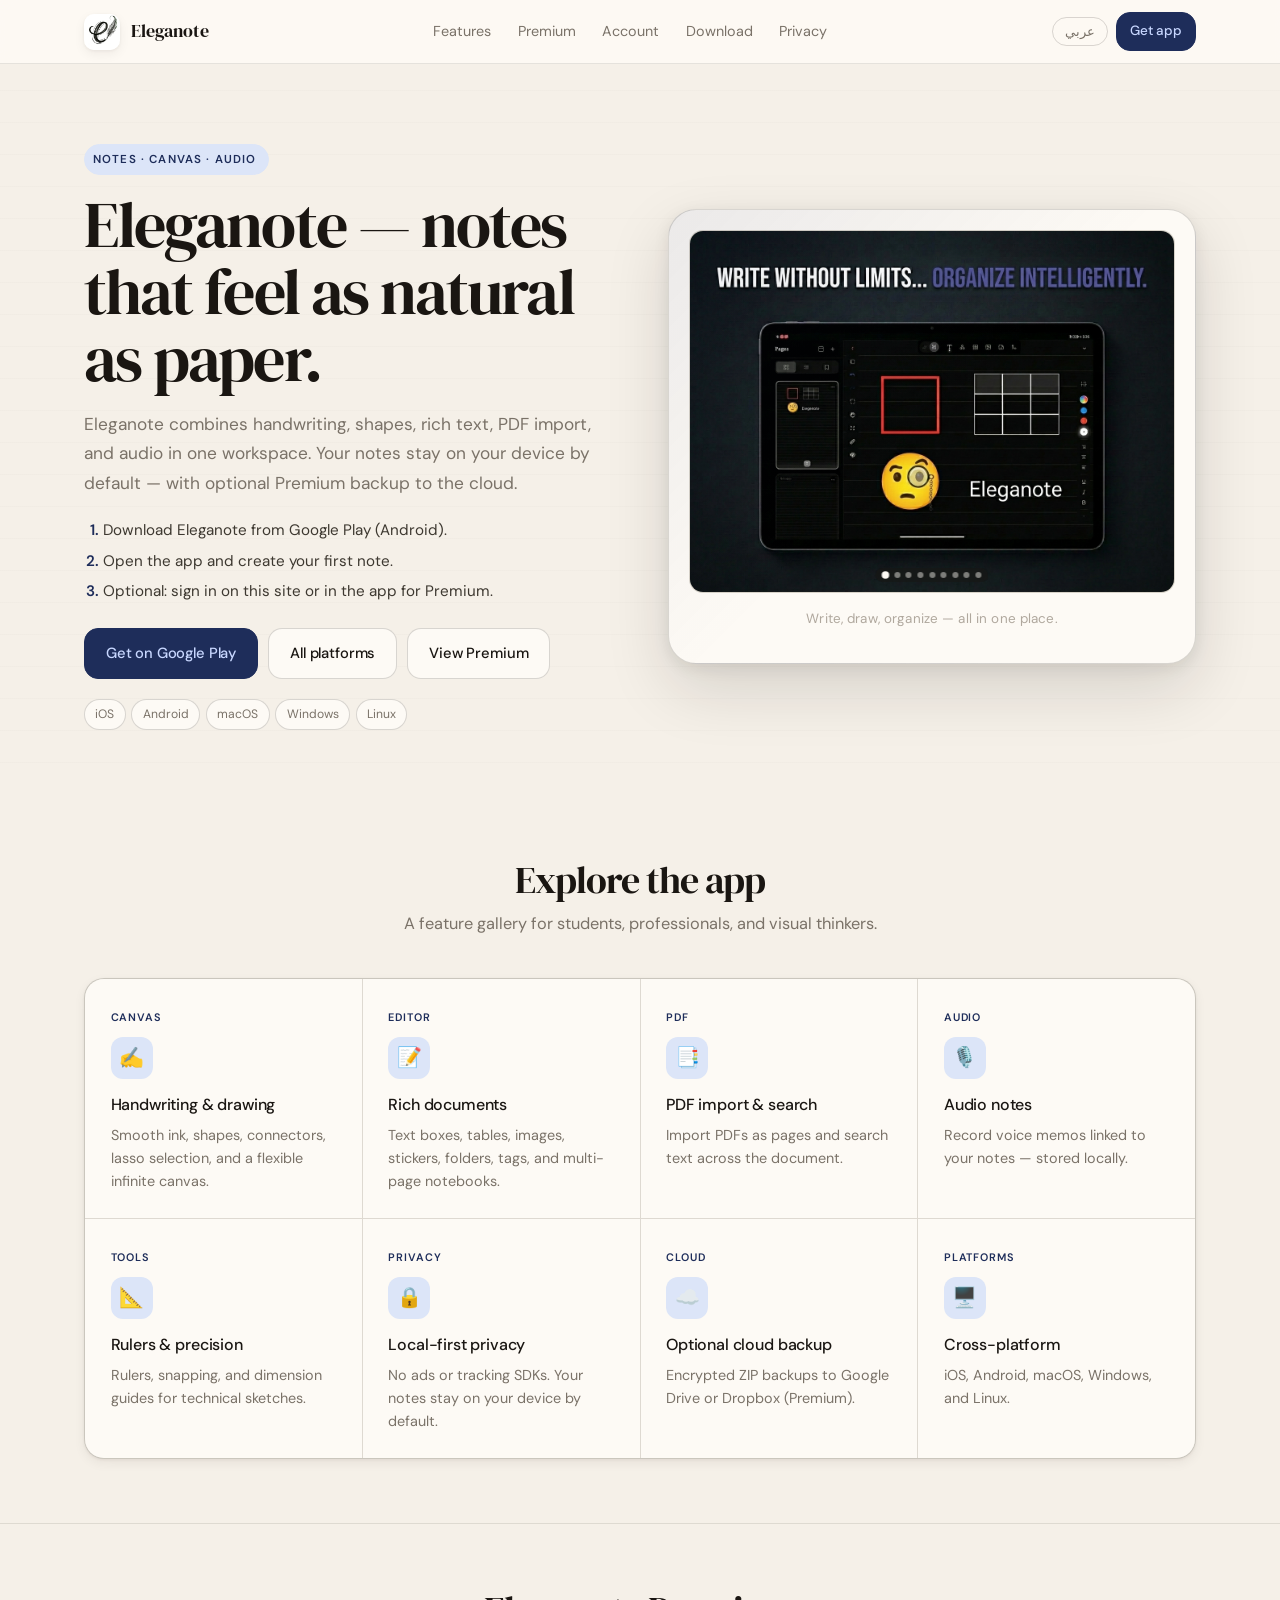
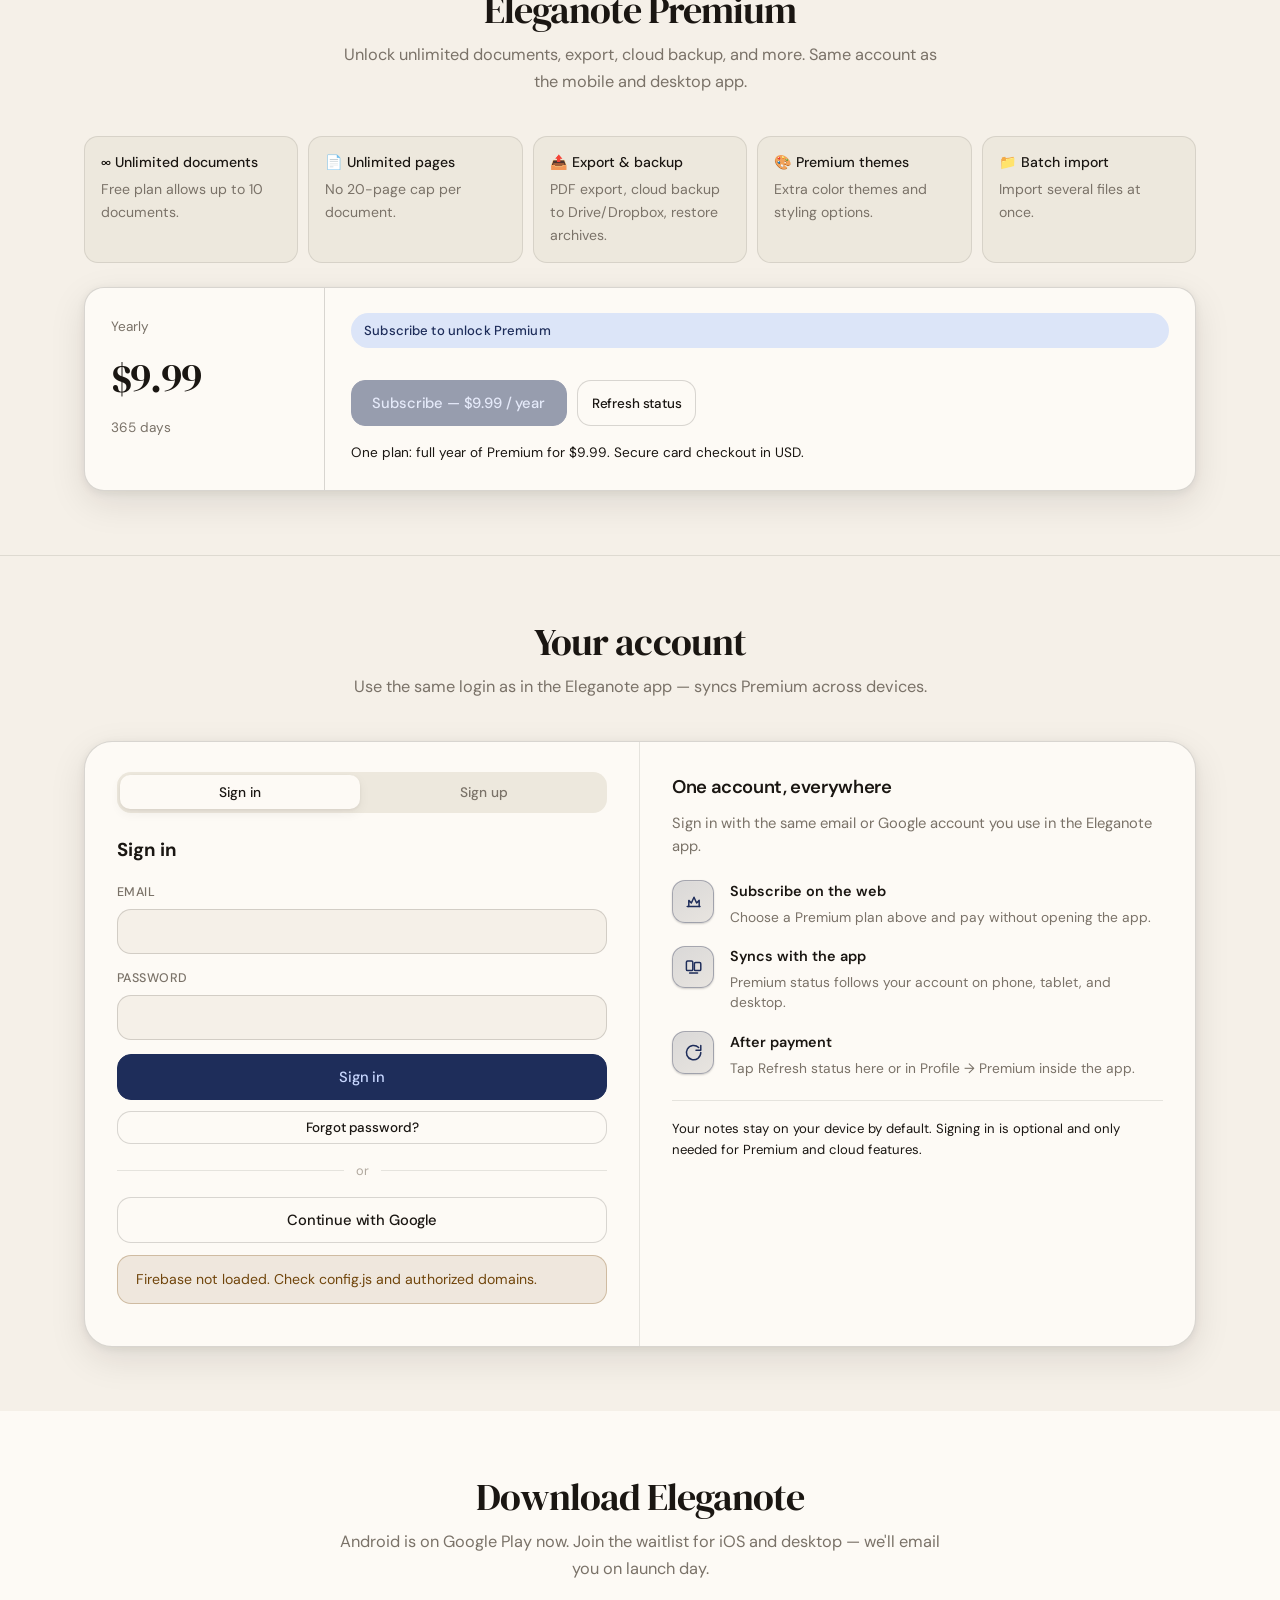
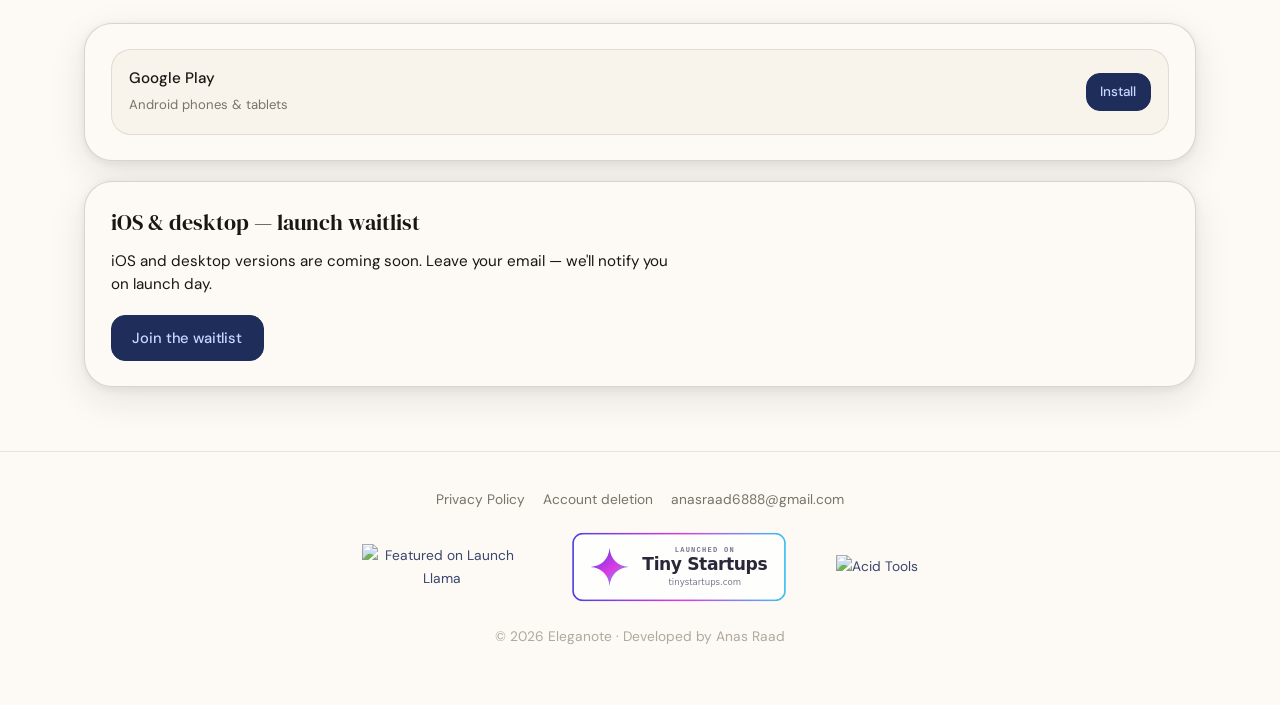
==== commit 5fb155db: "Deploy from Eleganote@f3d8472" ====
--- a/index.html
+++ b/index.html
@@ -295,16 +295,17 @@
       </div>
       <div class="waitlist-panel" id="waitlist">
         <h3 data-i18n-en="iOS &amp; desktop — launch waitlist" data-i18n-ar="iOS وسطح المكتب — قائمة انتظار الإطلاق" data-i18n>iOS &amp; desktop — launch waitlist</h3>
-        <div class="waitlist-embed">
+        <p class="waitlist-intro" data-i18n-en="iOS and desktop versions are coming soon. Leave your email — we'll notify you on launch day." data-i18n-ar="إصدارات iOS وسطح المكتب قريباً. اترك بريدك — سنخبرك يوم الإطلاق." data-i18n>iOS and desktop versions are coming soon. Leave your email — we'll notify you on launch day.</p>
+        <button type="button" class="btn btn-primary" id="waitlistToggle" data-i18n-en="Join the waitlist" data-i18n-ar="انضم لقائمة الانتظار" data-i18n>Join the waitlist</button>
+        <div class="waitlist-embed hidden" id="waitlistEmbed" hidden>
           <iframe
             title="Eleganote launch waitlist"
             width="540"
             height="380"
-            src="https://2b7e5f6d.sibforms.com/v2/serve/[base64]"
+            data-src="https://2b7e5f6d.sibforms.com/v2/serve/[base64]"
             frameborder="0"
             scrolling="auto"
             allowfullscreen
-            loading="lazy"
           ></iframe>
         </div>
       </div>
--- a/css/site.css
+++ b/css/site.css
@@ -1341,16 +1341,25 @@
 }
 
 .waitlist-panel h3 {
-  margin: 0 0 1rem;
+  margin: 0 0 0.6rem;
   font-family: 'DM Serif Display', serif;
   font-size: 1.35rem;
   font-weight: 400;
   color: var(--ink);
 }
 
+.waitlist-intro {
+  margin: 0 0 1.1rem;
+  color: var(--ink-muted);
+  font-size: 0.95rem;
+  line-height: 1.55;
+  max-width: 36rem;
+}
+
 .waitlist-embed {
   display: flex;
   justify-content: center;
+  margin-top: 1.25rem;
 }
 
 .waitlist-embed iframe {
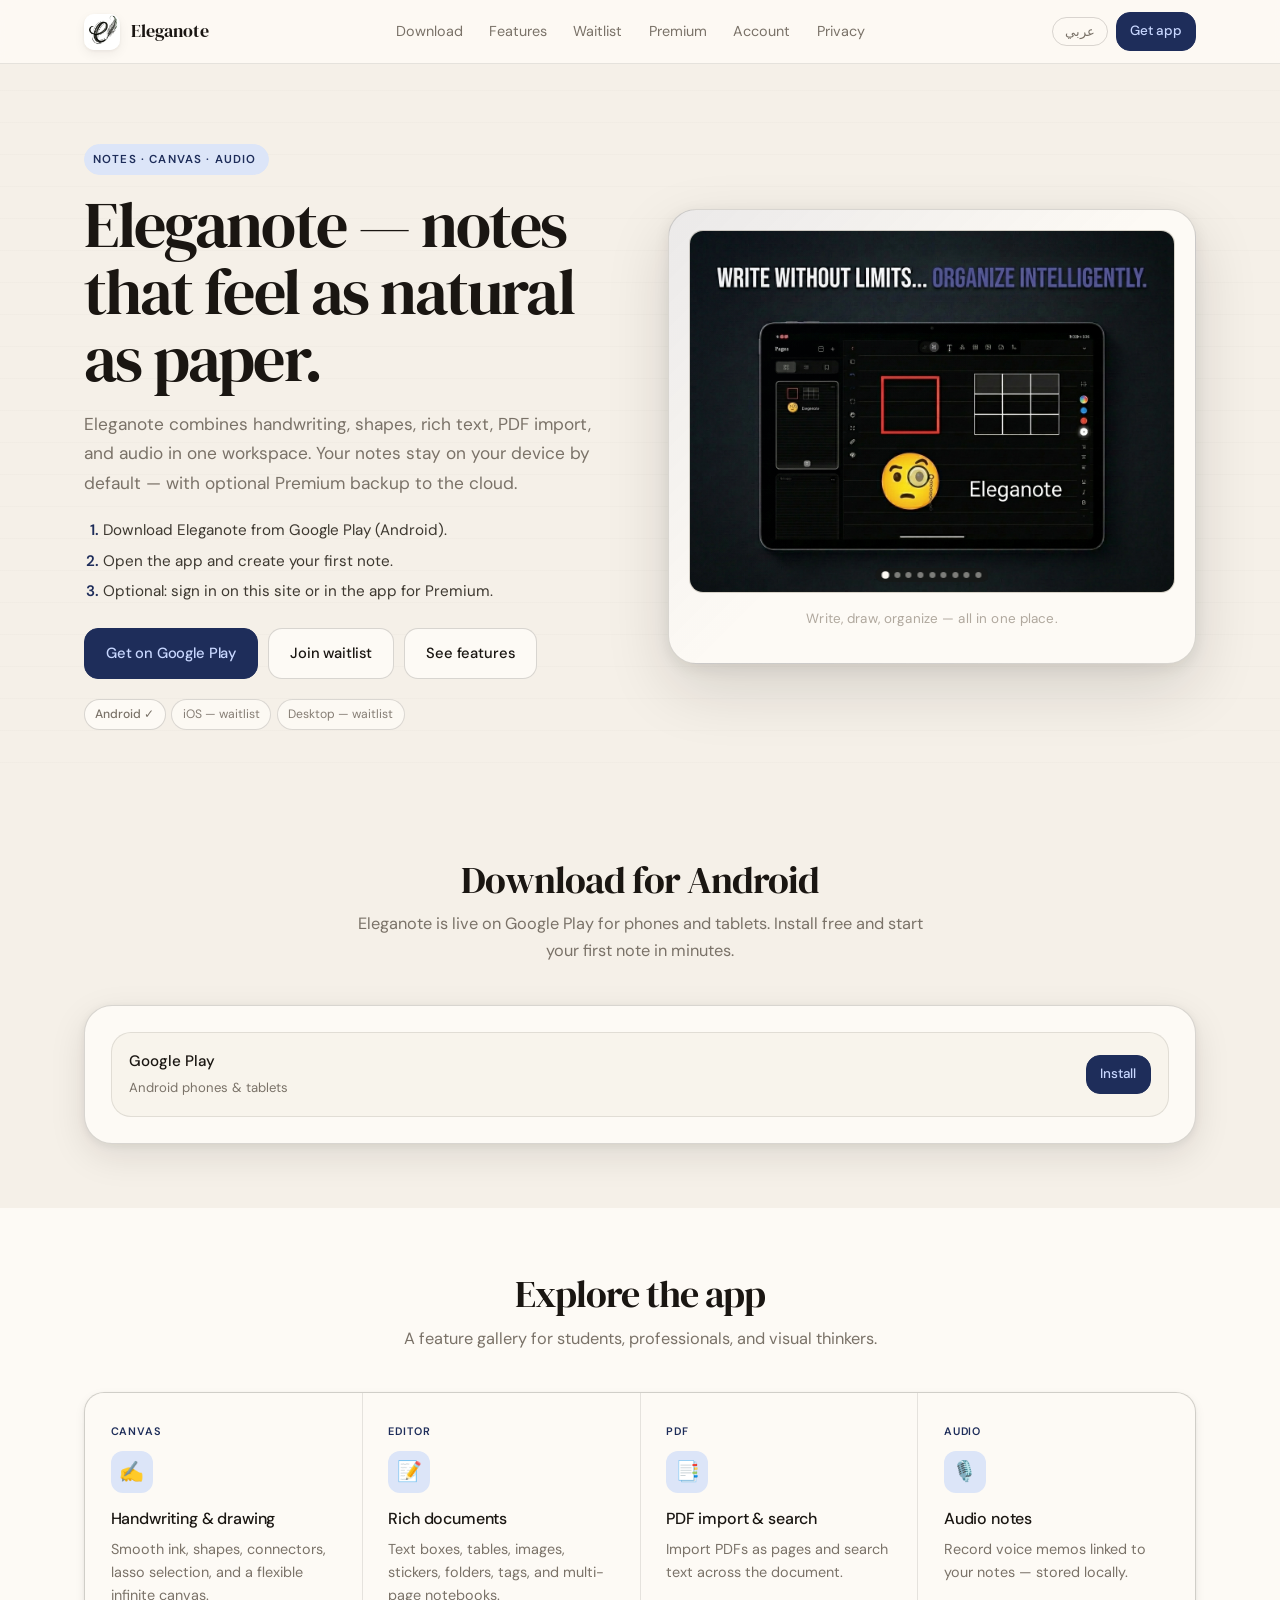
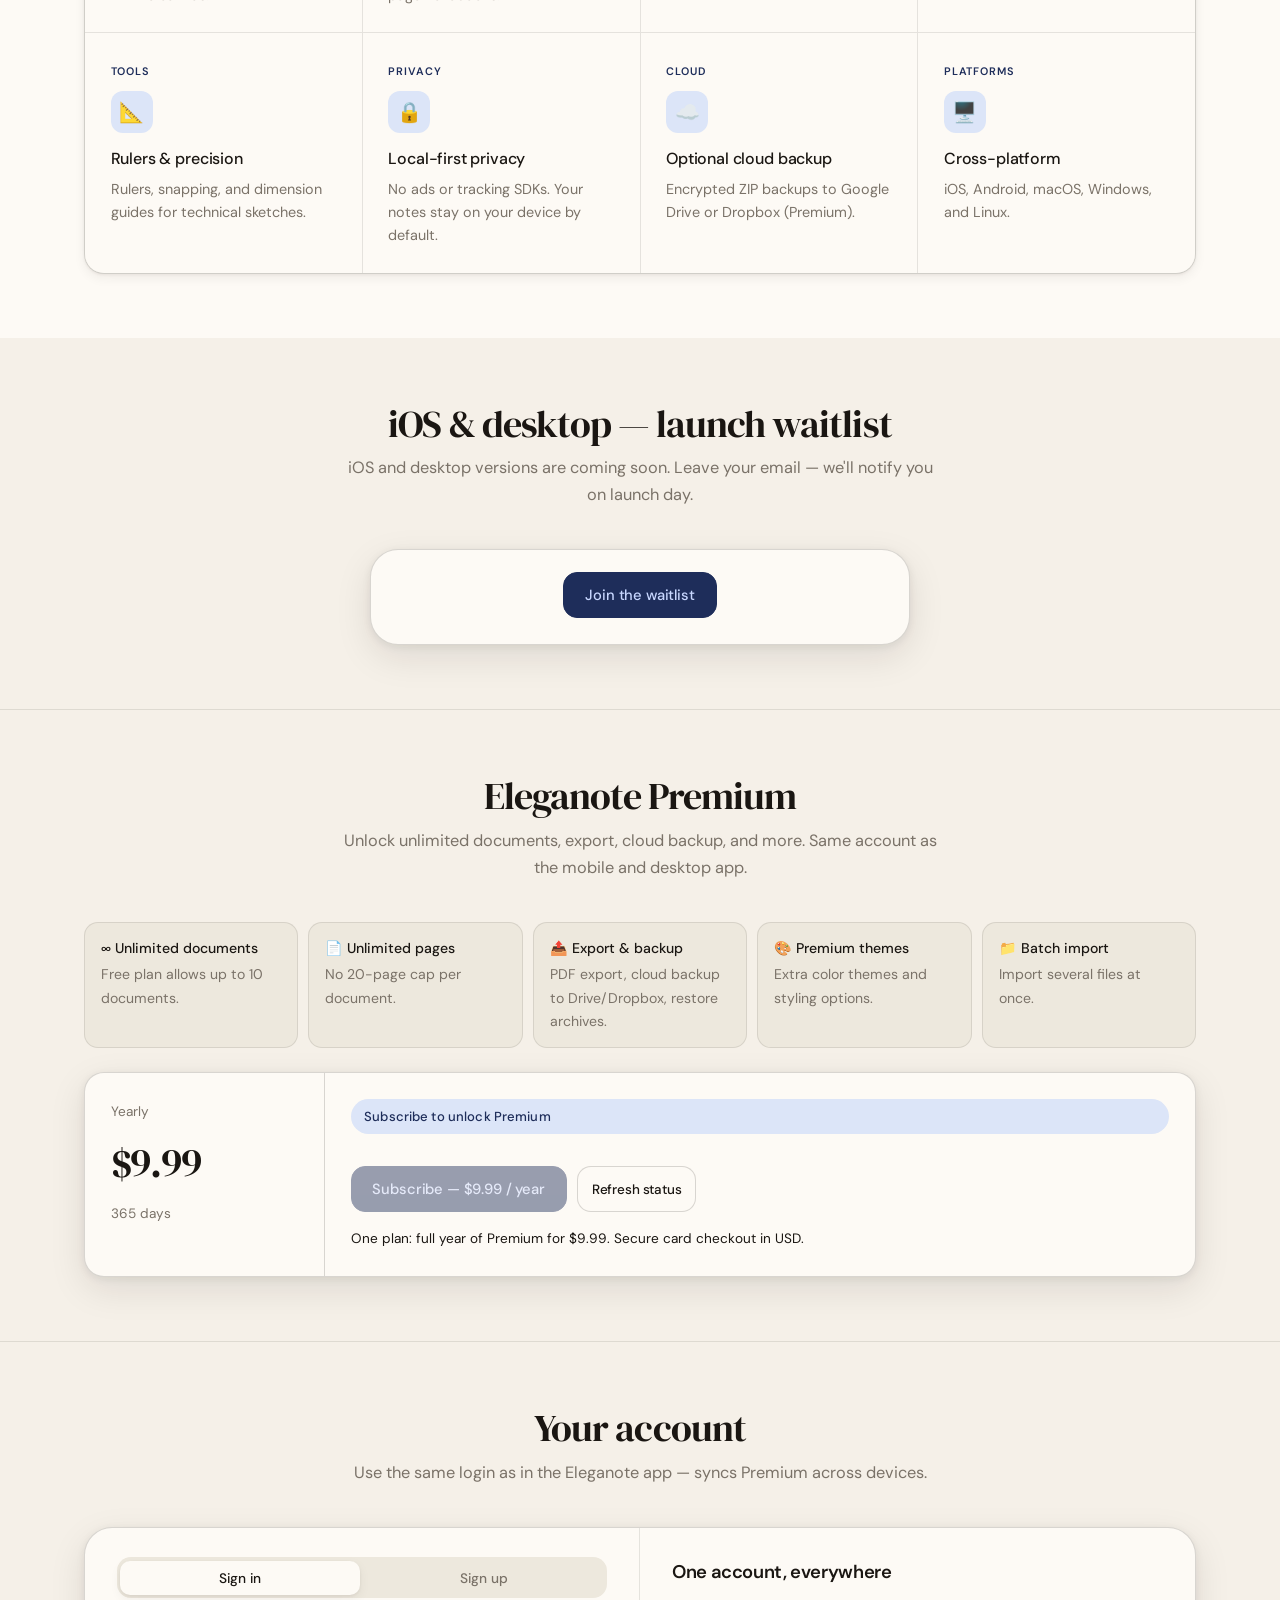
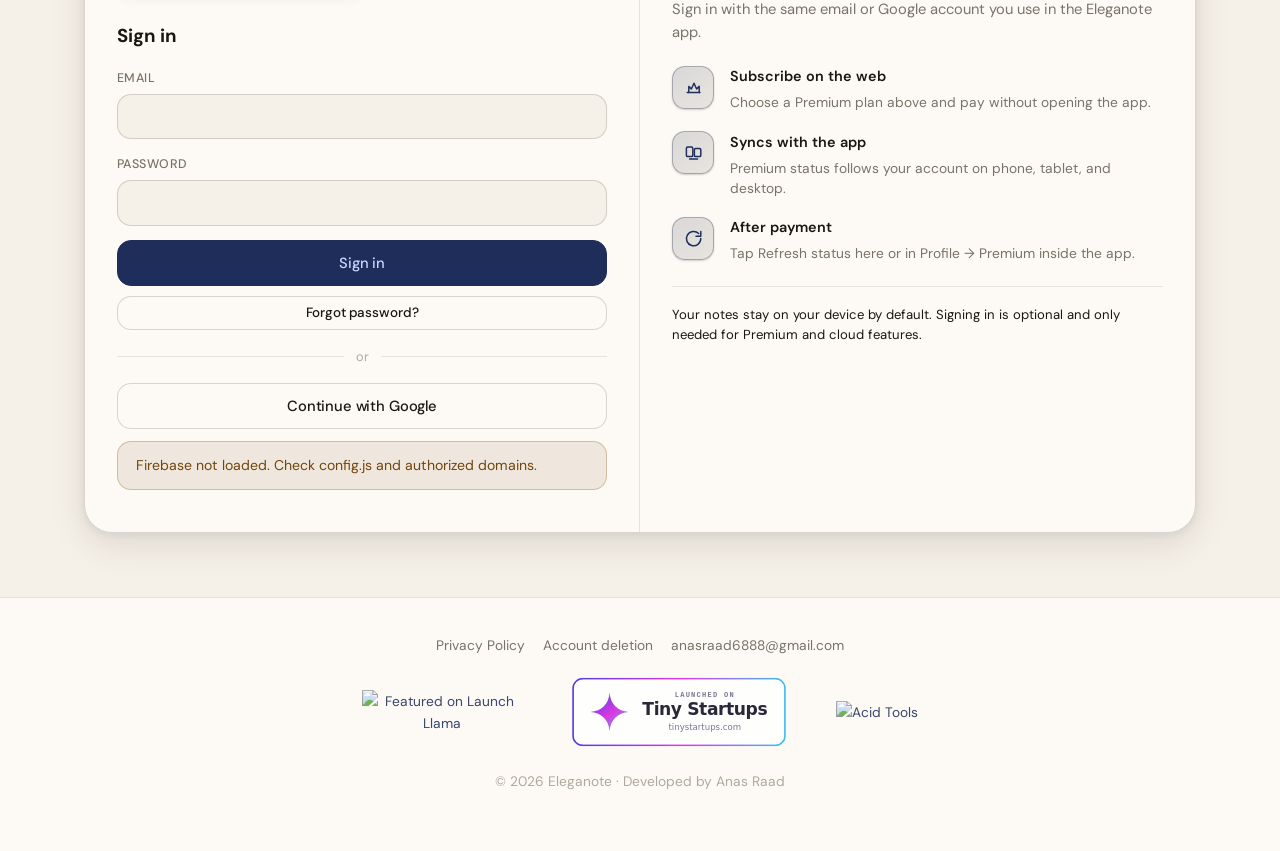
==== commit ea4cb9d0: "Deploy from Eleganote@d40085a" ====
--- a/index.html
+++ b/index.html
@@ -80,10 +80,11 @@
         Eleganote
       </a>
       <div class="nav-links nav-links--desktop" aria-label="Main">
+        <a href="#download" data-i18n-en="Download" data-i18n-ar="التنزيل" data-i18n>Download</a>
         <a href="#features" data-i18n-en="Features" data-i18n-ar="الميزات" data-i18n>Features</a>
+        <a href="#waitlist" data-i18n-en="Waitlist" data-i18n-ar="قائمة الانتظار" data-i18n>Waitlist</a>
         <a href="#premium" data-i18n-en="Premium" data-i18n-ar="Premium" data-i18n>Premium</a>
         <a href="#account" data-i18n-en="Account" data-i18n-ar="الحساب" data-i18n>Account</a>
-        <a href="#download" data-i18n-en="Download" data-i18n-ar="التنزيل" data-i18n>Download</a>
         <a href="privacy.html" data-i18n-en="Privacy" data-i18n-ar="الخصوصية" data-i18n>Privacy</a>
       </div>
       <div class="nav-actions">
@@ -95,10 +96,11 @@
       <div class="nav-mobile-sheet">
         <div class="nav-mobile-panel-inner">
           <nav class="nav-mobile-nav" aria-label="Mobile">
+            <a href="#download" class="nav-mobile-link" data-i18n-en="Download" data-i18n-ar="التنزيل" data-i18n>Download</a>
             <a href="#features" class="nav-mobile-link" data-i18n-en="Features" data-i18n-ar="الميزات" data-i18n>Features</a>
+            <a href="#waitlist" class="nav-mobile-link" data-i18n-en="Waitlist" data-i18n-ar="قائمة الانتظار" data-i18n>Waitlist</a>
             <a href="#premium" class="nav-mobile-link" data-i18n-en="Premium" data-i18n-ar="Premium" data-i18n>Premium</a>
             <a href="#account" class="nav-mobile-link" data-i18n-en="Account" data-i18n-ar="الحساب" data-i18n>Account</a>
-            <a href="#download" class="nav-mobile-link" data-i18n-en="Download" data-i18n-ar="التنزيل" data-i18n>Download</a>
             <a href="privacy.html" class="nav-mobile-link nav-mobile-link--muted" data-i18n-en="Privacy" data-i18n-ar="الخصوصية" data-i18n>Privacy</a>
           </nav>
           <a class="btn btn-primary btn-sm nav-mobile-cta" href="https://play.google.com/store/apps/details?id=com.anasraad.eleganote" target="_blank" rel="noopener" data-i18n-en="Get on Google Play" data-i18n-ar="حمّل من Google Play" data-i18n>Get on Google Play</a>
@@ -121,11 +123,13 @@
         </ol>
         <div class="cta-row">
           <a class="btn btn-primary" href="https://play.google.com/store/apps/details?id=com.anasraad.eleganote" target="_blank" rel="noopener" data-i18n-en="Get on Google Play" data-i18n-ar="حمّل من Google Play" data-i18n>Get on Google Play</a>
-          <a class="btn" href="#download" data-i18n-en="All platforms" data-i18n-ar="كل المنصات" data-i18n>All platforms</a>
-          <a class="btn" href="#premium" data-i18n-en="View Premium" data-i18n-ar="عرض Premium" data-i18n>View Premium</a>
+          <a class="btn" href="#waitlist" data-i18n-en="Join waitlist" data-i18n-ar="انضم لقائمة الانتظار" data-i18n>Join waitlist</a>
+          <a class="btn" href="#features" data-i18n-en="See features" data-i18n-ar="استكشف الميزات" data-i18n>See features</a>
         </div>
         <div class="platform-chips">
-          <span>iOS</span><span>Android</span><span>macOS</span><span>Windows</span><span>Linux</span>
+          <span class="platform-chip platform-chip--live">Android ✓</span>
+          <span class="platform-chip platform-chip--soon" data-i18n data-i18n-en="iOS — waitlist" data-i18n-ar="iOS — قائمة انتظار" data-i18n>iOS — waitlist</span>
+          <span class="platform-chip platform-chip--soon" data-i18n data-i18n-en="Desktop — waitlist" data-i18n-ar="سطح المكتب — قائمة انتظار" data-i18n>Desktop — waitlist</span>
         </div>
       </div>
       <div class="hero-visual">
@@ -158,6 +162,25 @@
     </div>
   </header>
 
+  <section class="block" id="download">
+    <div class="wrap">
+      <div class="section-head">
+        <h2 data-i18n-en="Download for Android" data-i18n-ar="تنزيل لـ Android" data-i18n>Download for Android</h2>
+        <p data-i18n-en="Eleganote is live on Google Play for phones and tablets. Install free and start your first note in minutes." data-i18n-ar="Eleganote متاح على Google Play للهواتف والأجهزة اللوحية. ثبّته مجاناً وابدأ ملاحظتك الأولى خلال دقائق." data-i18n>Eleganote is live on Google Play for phones and tablets. Install free and start your first note in minutes.</p>
+      </div>
+      <div class="download-panel">
+        <div class="store-row">
+          <div>
+            <strong>Google Play</strong>
+            <small data-i18n-en="Android phones &amp; tablets" data-i18n-ar="هواتف وأجهزة Android اللوحية" data-i18n>Android phones &amp; tablets</small>
+          </div>
+          <a class="btn btn-primary btn-sm" id="storePlay" href="https://play.google.com/store/apps/details?id=com.anasraad.eleganote" target="_blank" rel="noopener" data-i18n-en="Install" data-i18n-ar="تثبيت" data-i18n>Install</a>
+          <span class="badge-soon hidden" id="badgePlay" data-i18n-en="Coming soon" data-i18n-ar="قريباً" data-i18n>Coming soon</span>
+        </div>
+      </div>
+    </div>
+  </section>
+
   <section class="block" id="features">
     <div class="wrap">
       <div class="section-head">
@@ -165,6 +188,29 @@
         <p data-i18n-en="A feature gallery for students, professionals, and visual thinkers." data-i18n-ar="معرض ميزات للطلاب والمحترفين ومن يفكّر بصرياً." data-i18n>A feature gallery for students, professionals, and visual thinkers.</p>
       </div>
       <div class="feature-gallery" id="featureGallery"></div>
+    </div>
+  </section>
+
+  <section class="block" id="waitlist">
+    <div class="wrap">
+      <div class="section-head">
+        <h2 data-i18n-en="iOS &amp; desktop — launch waitlist" data-i18n-ar="iOS وسطح المكتب — قائمة انتظار الإطلاق" data-i18n>iOS &amp; desktop — launch waitlist</h2>
+        <p data-i18n-en="iOS and desktop versions are coming soon. Leave your email — we'll notify you on launch day." data-i18n-ar="إصدارات iOS وسطح المكتب قريباً. اترك بريدك — سنخبرك يوم الإطلاق." data-i18n>iOS and desktop versions are coming soon. Leave your email — we'll notify you on launch day.</p>
+      </div>
+      <div class="waitlist-panel">
+        <button type="button" class="btn btn-primary" id="waitlistToggle" aria-controls="waitlistEmbed" aria-expanded="false" data-i18n-en="Join the waitlist" data-i18n-ar="انضم لقائمة الانتظار" data-i18n>Join the waitlist</button>
+        <div class="waitlist-embed" id="waitlistEmbed" hidden>
+          <iframe
+            title="Eleganote launch waitlist"
+            width="540"
+            height="420"
+            data-src="https://2b7e5f6d.sibforms.com/v2/serve/[base64]"
+            frameborder="0"
+            scrolling="auto"
+            allowfullscreen
+          ></iframe>
+        </div>
+      </div>
     </div>
   </section>
 
@@ -272,41 +318,6 @@
           </ul>
           <p class="auth-aside-note" data-i18n-en="Your notes stay on your device by default. Signing in is optional and only needed for Premium and cloud features." data-i18n-ar="ملاحظاتك تبقى على جهازك افتراضياً. تسجيل الدخول اختياري ويلزم فقط لـ Premium والمزايا السحابية." data-i18n>Your notes stay on your device by default. Signing in is optional and only needed for Premium and cloud features.</p>
         </aside>
-        </div>
-      </div>
-    </div>
-  </section>
-
-  <section class="block" id="download">
-    <div class="wrap">
-      <div class="section-head">
-        <h2 data-i18n-en="Download Eleganote" data-i18n-ar="تنزيل Eleganote" data-i18n>Download Eleganote</h2>
-        <p data-i18n-en="Android is on Google Play now. Join the waitlist for iOS and desktop — we'll email you on launch day." data-i18n-ar="Android متاح على Google Play الآن. انضم لقائمة الانتظار لـ iOS وسطح المكتب — سنرسل لك بريداً عند الإطلاق." data-i18n>Android is on Google Play now. Join the waitlist for iOS and desktop — we'll email you on launch day.</p>
-      </div>
-      <div class="download-panel">
-        <div class="store-row">
-          <div>
-            <strong>Google Play</strong>
-            <small data-i18n-en="Android phones &amp; tablets" data-i18n-ar="هواتف وأجهزة Android اللوحية" data-i18n>Android phones &amp; tablets</small>
-          </div>
-          <a class="btn btn-primary btn-sm" id="storePlay" href="https://play.google.com/store/apps/details?id=com.anasraad.eleganote" target="_blank" rel="noopener" data-i18n-en="Install" data-i18n-ar="تثبيت" data-i18n>Install</a>
-          <span class="badge-soon hidden" id="badgePlay" data-i18n-en="Coming soon" data-i18n-ar="قريباً" data-i18n>Coming soon</span>
-        </div>
-      </div>
-      <div class="waitlist-panel" id="waitlist">
-        <h3 data-i18n-en="iOS &amp; desktop — launch waitlist" data-i18n-ar="iOS وسطح المكتب — قائمة انتظار الإطلاق" data-i18n>iOS &amp; desktop — launch waitlist</h3>
-        <p class="waitlist-intro" data-i18n-en="iOS and desktop versions are coming soon. Leave your email — we'll notify you on launch day." data-i18n-ar="إصدارات iOS وسطح المكتب قريباً. اترك بريدك — سنخبرك يوم الإطلاق." data-i18n>iOS and desktop versions are coming soon. Leave your email — we'll notify you on launch day.</p>
-        <button type="button" class="btn btn-primary" id="waitlistToggle" data-i18n-en="Join the waitlist" data-i18n-ar="انضم لقائمة الانتظار" data-i18n>Join the waitlist</button>
-        <div class="waitlist-embed hidden" id="waitlistEmbed" hidden>
-          <iframe
-            title="Eleganote launch waitlist"
-            width="540"
-            height="380"
-            data-src="https://2b7e5f6d.sibforms.com/v2/serve/[base64]"
-            frameborder="0"
-            scrolling="auto"
-            allowfullscreen
-          ></iframe>
         </div>
       </div>
     </div>
@@ -367,6 +378,7 @@
 
   <script src="js/config.js"></script>
   <script src="js/nav.js"></script>
+  <script src="js/waitlist.js"></script>
   <script src="js/hero-carousel.js"></script>
   <script src="https://www.gstatic.com/firebasejs/10.14.1/firebase-app-compat.js"></script>
   <script src="https://www.gstatic.com/firebasejs/10.14.1/firebase-auth-compat.js"></script>
--- a/css/site.css
+++ b/css/site.css
@@ -441,8 +441,12 @@
     animation-delay: 0.11s;
   }
 
+  .nav-mobile-panel:not([hidden]) .nav-mobile-link:nth-child(6) {
+    animation-delay: 0.13s;
+  }
+
   .nav-mobile-panel:not([hidden]) .nav-mobile-cta {
-    animation: navLinkReveal 0.3s cubic-bezier(0.22, 1, 0.36, 1) 0.13s both;
+    animation: navLinkReveal 0.3s cubic-bezier(0.22, 1, 0.36, 1) 0.15s both;
   }
 
   .nav-backdrop:not([hidden]) {
@@ -623,6 +627,17 @@
   border: 1px solid var(--border-md);
   background: var(--surface);
   color: var(--ink-3);
+}
+
+.platform-chip--live {
+  border-color: color-mix(in srgb, var(--accent) 35%, var(--border-md));
+  background: color-mix(in srgb, var(--accent) 12%, var(--surface));
+  color: var(--ink);
+  font-weight: 500;
+}
+
+.platform-chip--soon {
+  opacity: 0.9;
 }
 
 /* hero visual card */
@@ -1332,12 +1347,14 @@
 }
 
 .waitlist-panel {
-  margin-top: 1.25rem;
   background: var(--surface);
   border: 1px solid var(--border-md);
   border-radius: var(--radius-xl);
   padding: 1.4rem 1.6rem 1.6rem;
   box-shadow: var(--shadow);
+  max-width: 540px;
+  margin: 0 auto;
+  text-align: center;
 }
 
 .waitlist-panel h3 {
@@ -1357,16 +1374,23 @@
 }
 
 .waitlist-embed {
-  display: flex;
+  display: none;
   justify-content: center;
+  width: 100%;
   margin-top: 1.25rem;
+}
+
+.waitlist-embed.is-open,
+.waitlist-embed:not([hidden]) {
+  display: flex;
 }
 
 .waitlist-embed iframe {
   display: block;
   width: 100%;
   max-width: 540px;
-  min-height: 380px;
+  height: 420px;
+  min-height: 420px;
   border: 0;
   border-radius: var(--radius-lg);
   background: transparent;
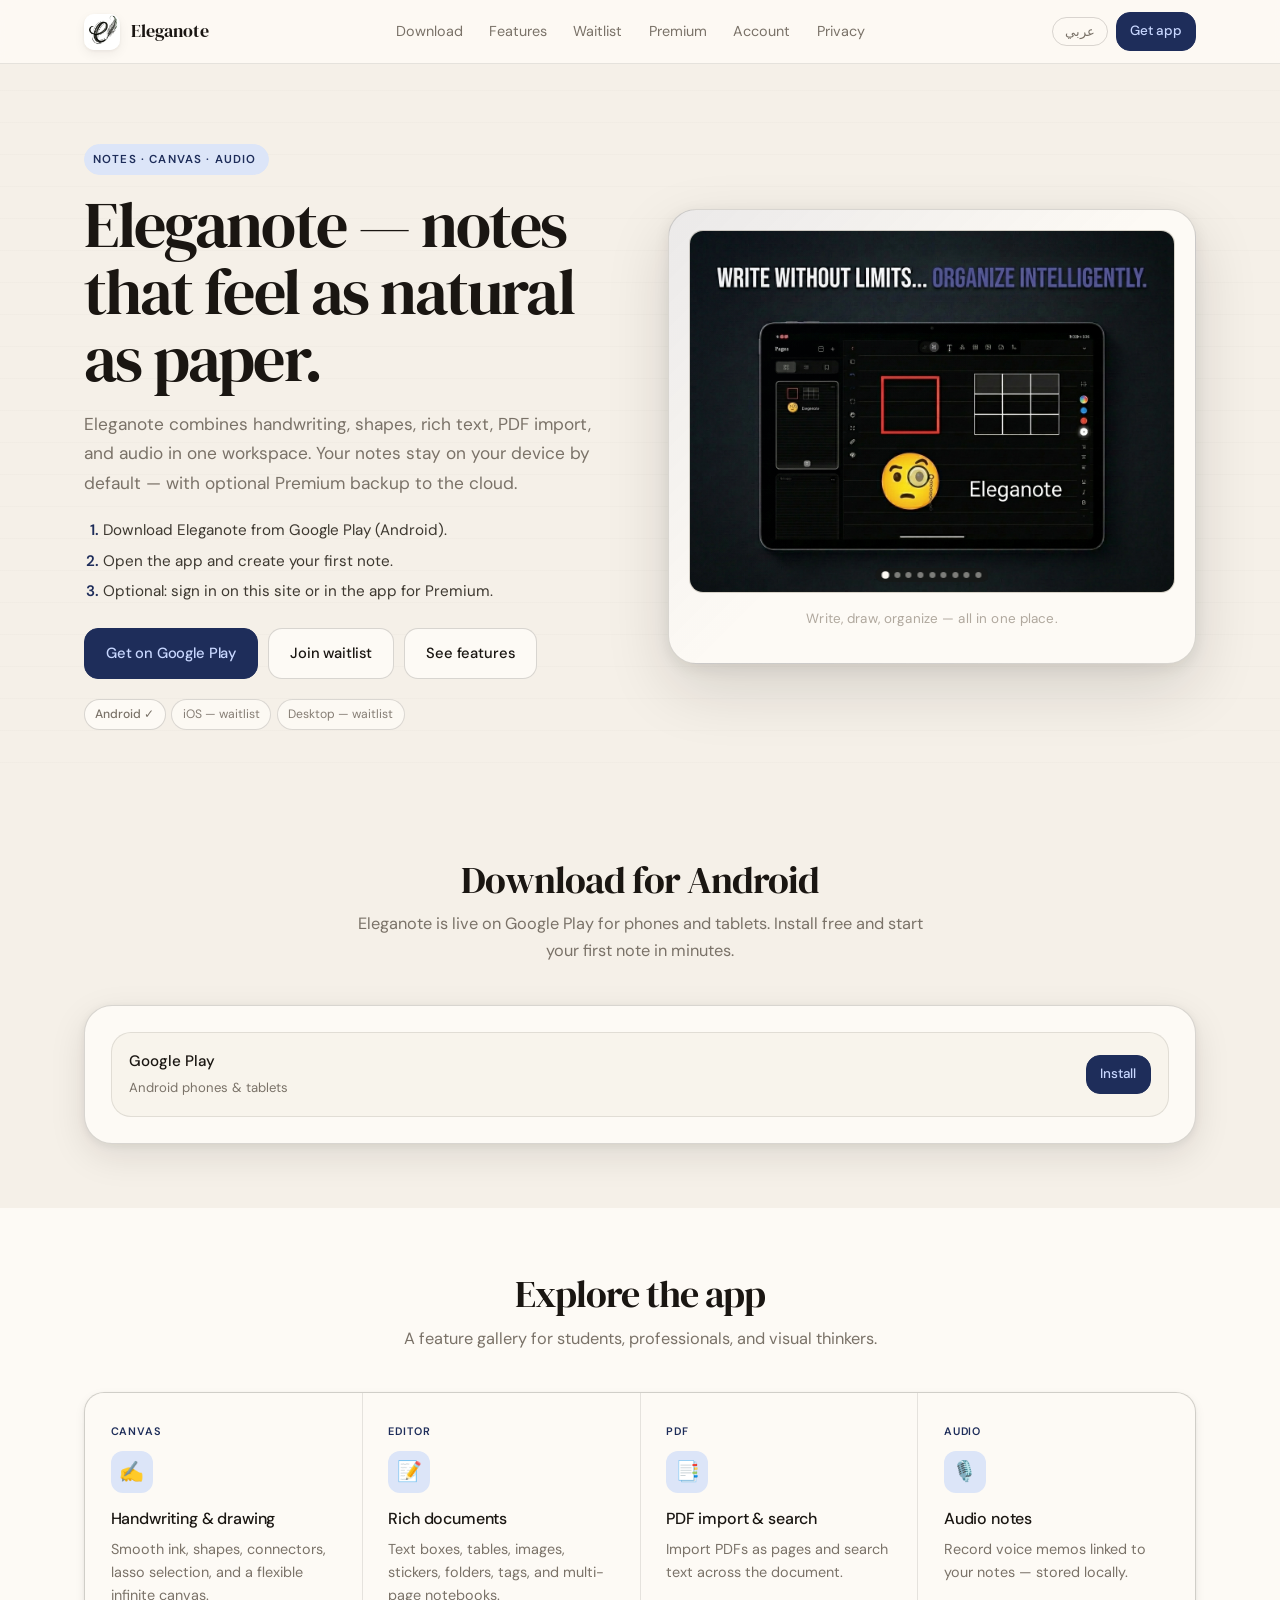
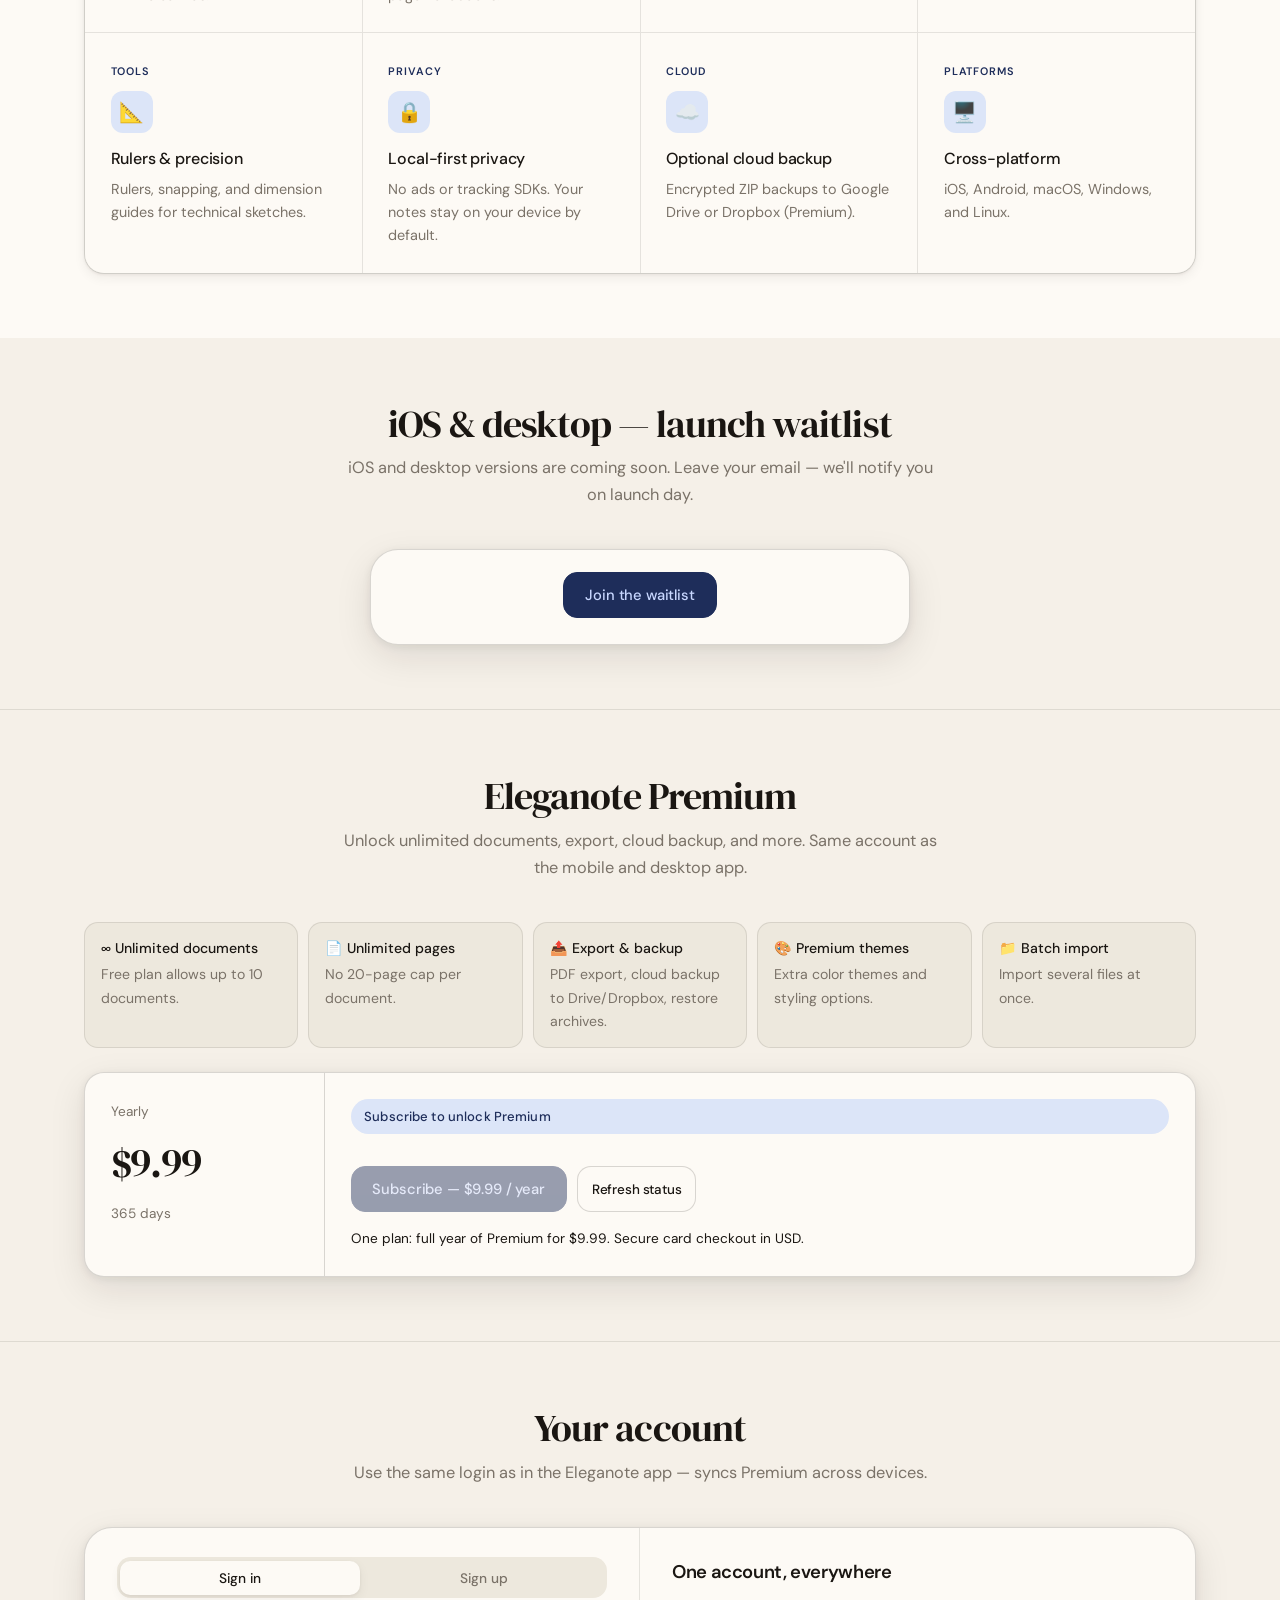
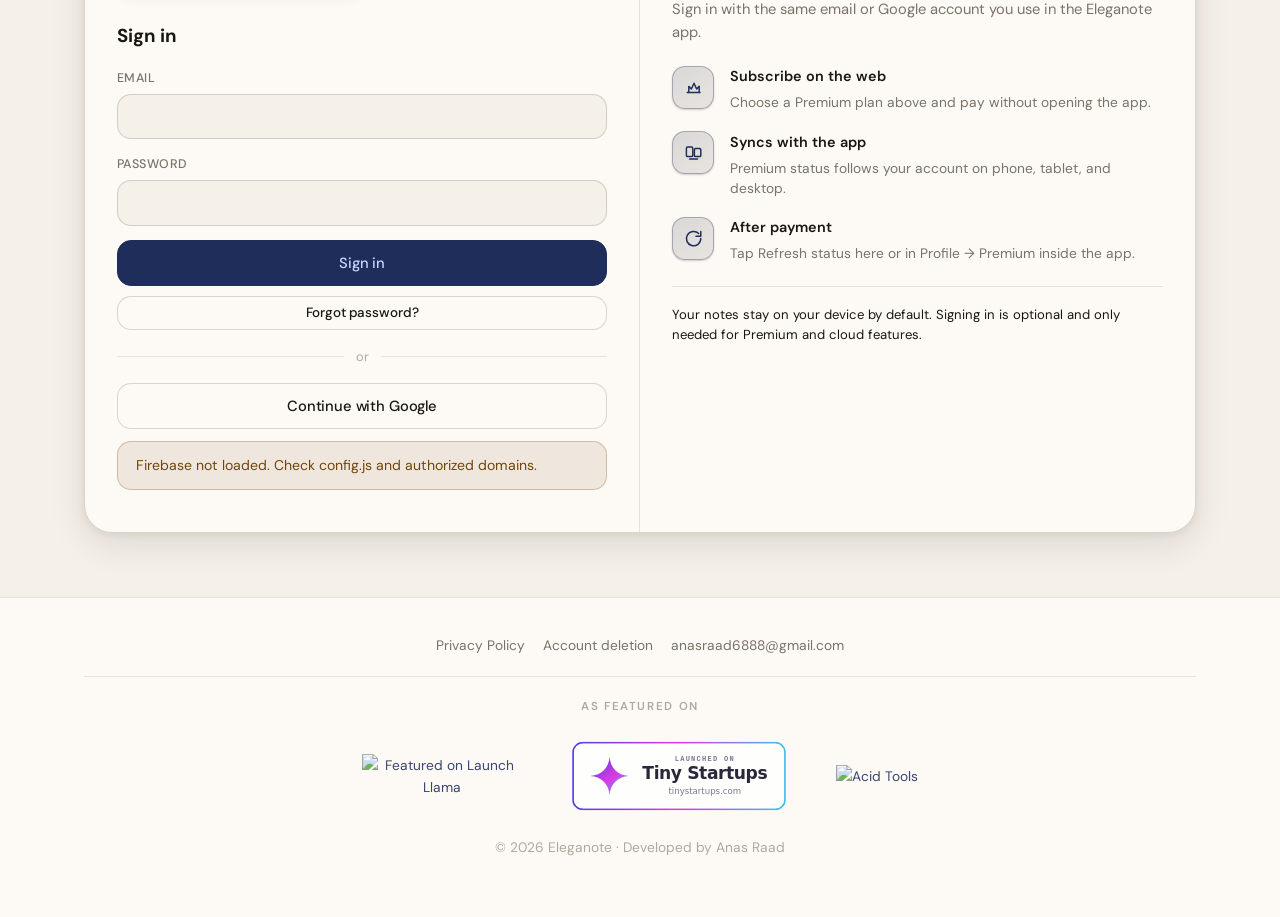
==== commit 735e8ef3: "Deploy from Eleganote@bd2b473" ====
--- a/index.html
+++ b/index.html
@@ -330,7 +330,9 @@
         <a href="account-deletion.html" data-i18n-en="Account deletion" data-i18n-ar="حذف الحساب" data-i18n>Account deletion</a>
         <a id="footerEmail" href="mailto:anasraad6888@gmail.com">anasraad6888@gmail.com</a>
       </nav>
-      <div class="footer-badges">
+      <div class="footer-featured">
+        <p class="footer-featured-title" data-i18n data-i18n-en="As featured on" data-i18n-ar="كما ظهر على">As featured on</p>
+        <div class="footer-badges">
         <div class="footer-badge footer-badge--launchllama">
           <a href="https://launchllama.co?utm_source=badge&utm_medium=referral" target="_blank" rel="noopener">
             <img
@@ -371,6 +373,7 @@
             />
           </a>
         </div>
+        </div>
       </div>
       <p>© 2026 Eleganote · <span data-i18n-en="Developed by Anas Raad" data-i18n-ar="تطوير أنس رعد" data-i18n>Developed by Anas Raad</span></p>
     </div>
--- a/css/site.css
+++ b/css/site.css
@@ -1463,13 +1463,27 @@
 
 footer nav a:hover { color: var(--ink); text-decoration: none; }
 
+.footer-featured {
+  margin: 1.25rem 0 1rem;
+  padding-top: 1.25rem;
+  border-top: 1px solid var(--border);
+}
+
+.footer-featured-title {
+  margin: 0 0 1rem;
+  font-size: 0.72rem;
+  font-weight: 600;
+  letter-spacing: 0.14em;
+  text-transform: uppercase;
+  color: var(--ink-4);
+}
+
 .footer-badges {
   display: flex;
   flex-wrap: wrap;
   justify-content: center;
   align-items: center;
   gap: 1rem 1.25rem;
-  margin-bottom: 0.85rem;
 }
 
 .footer-badge a {
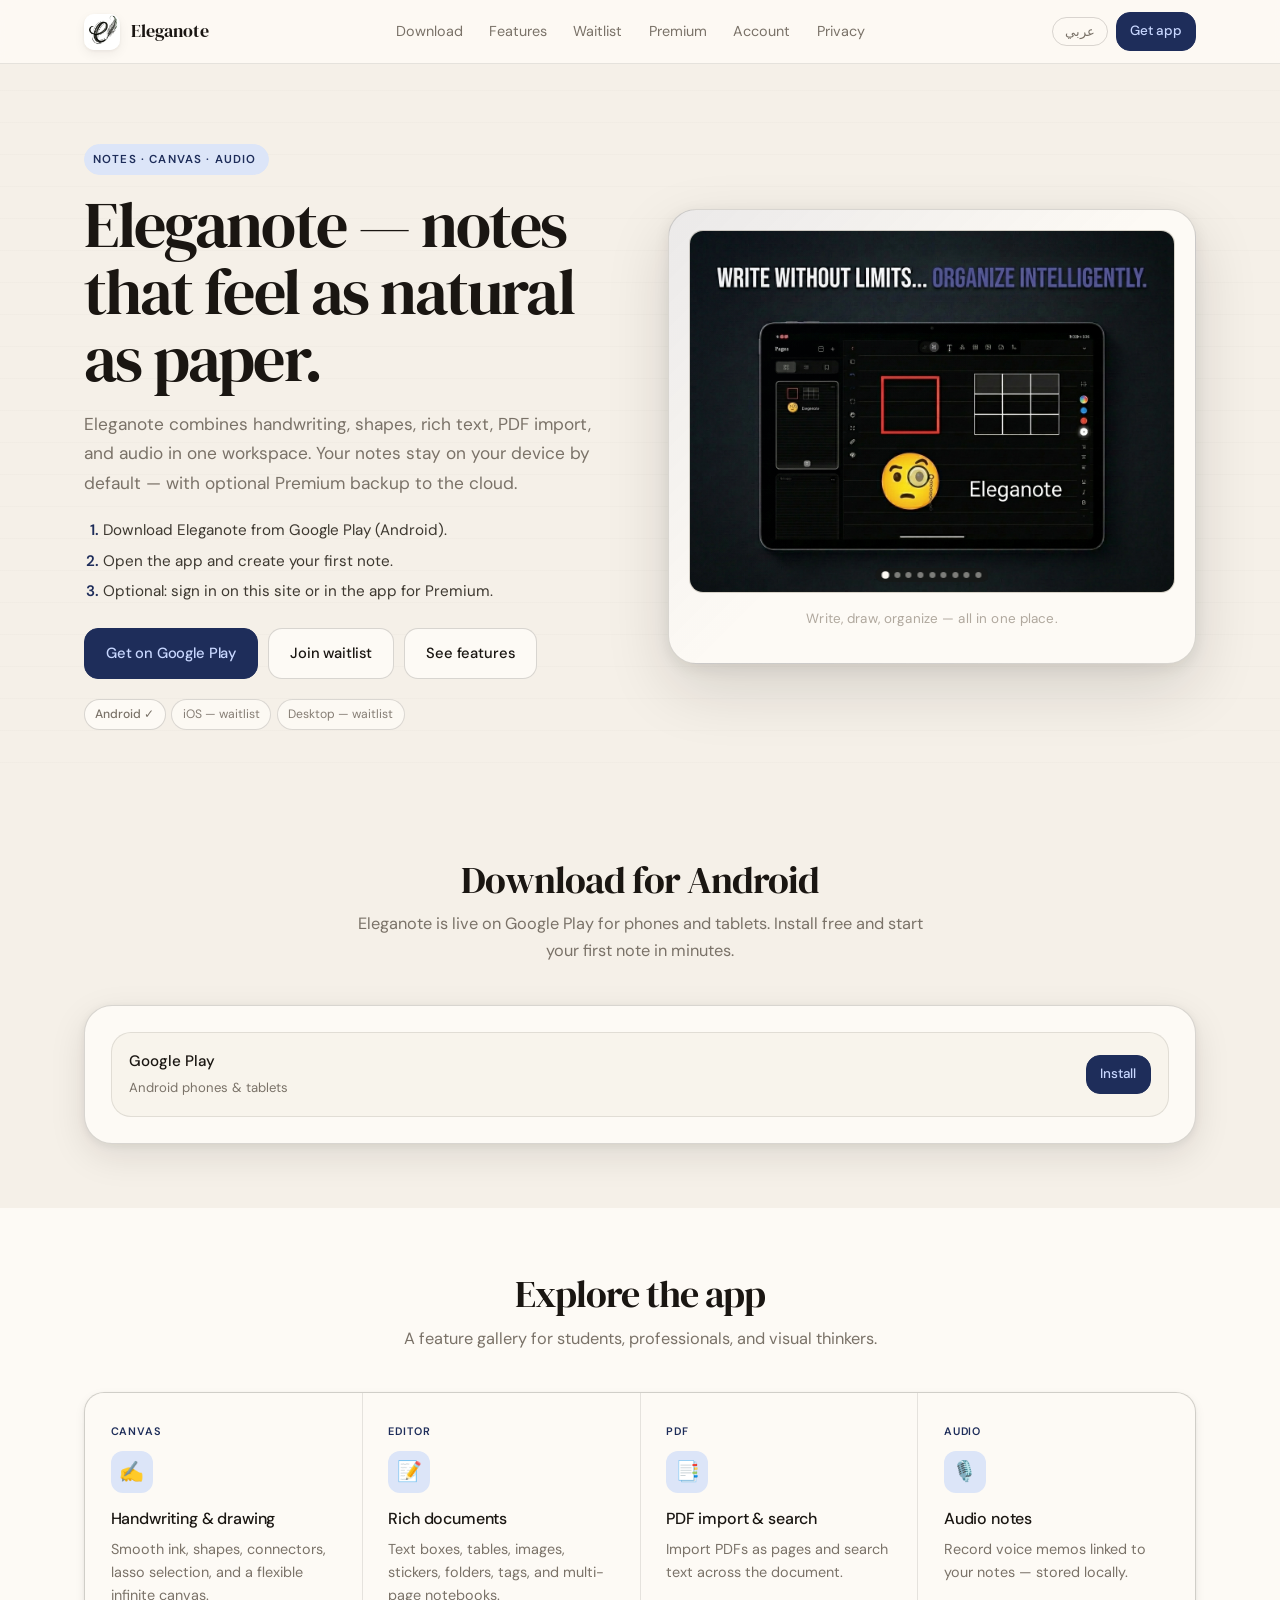
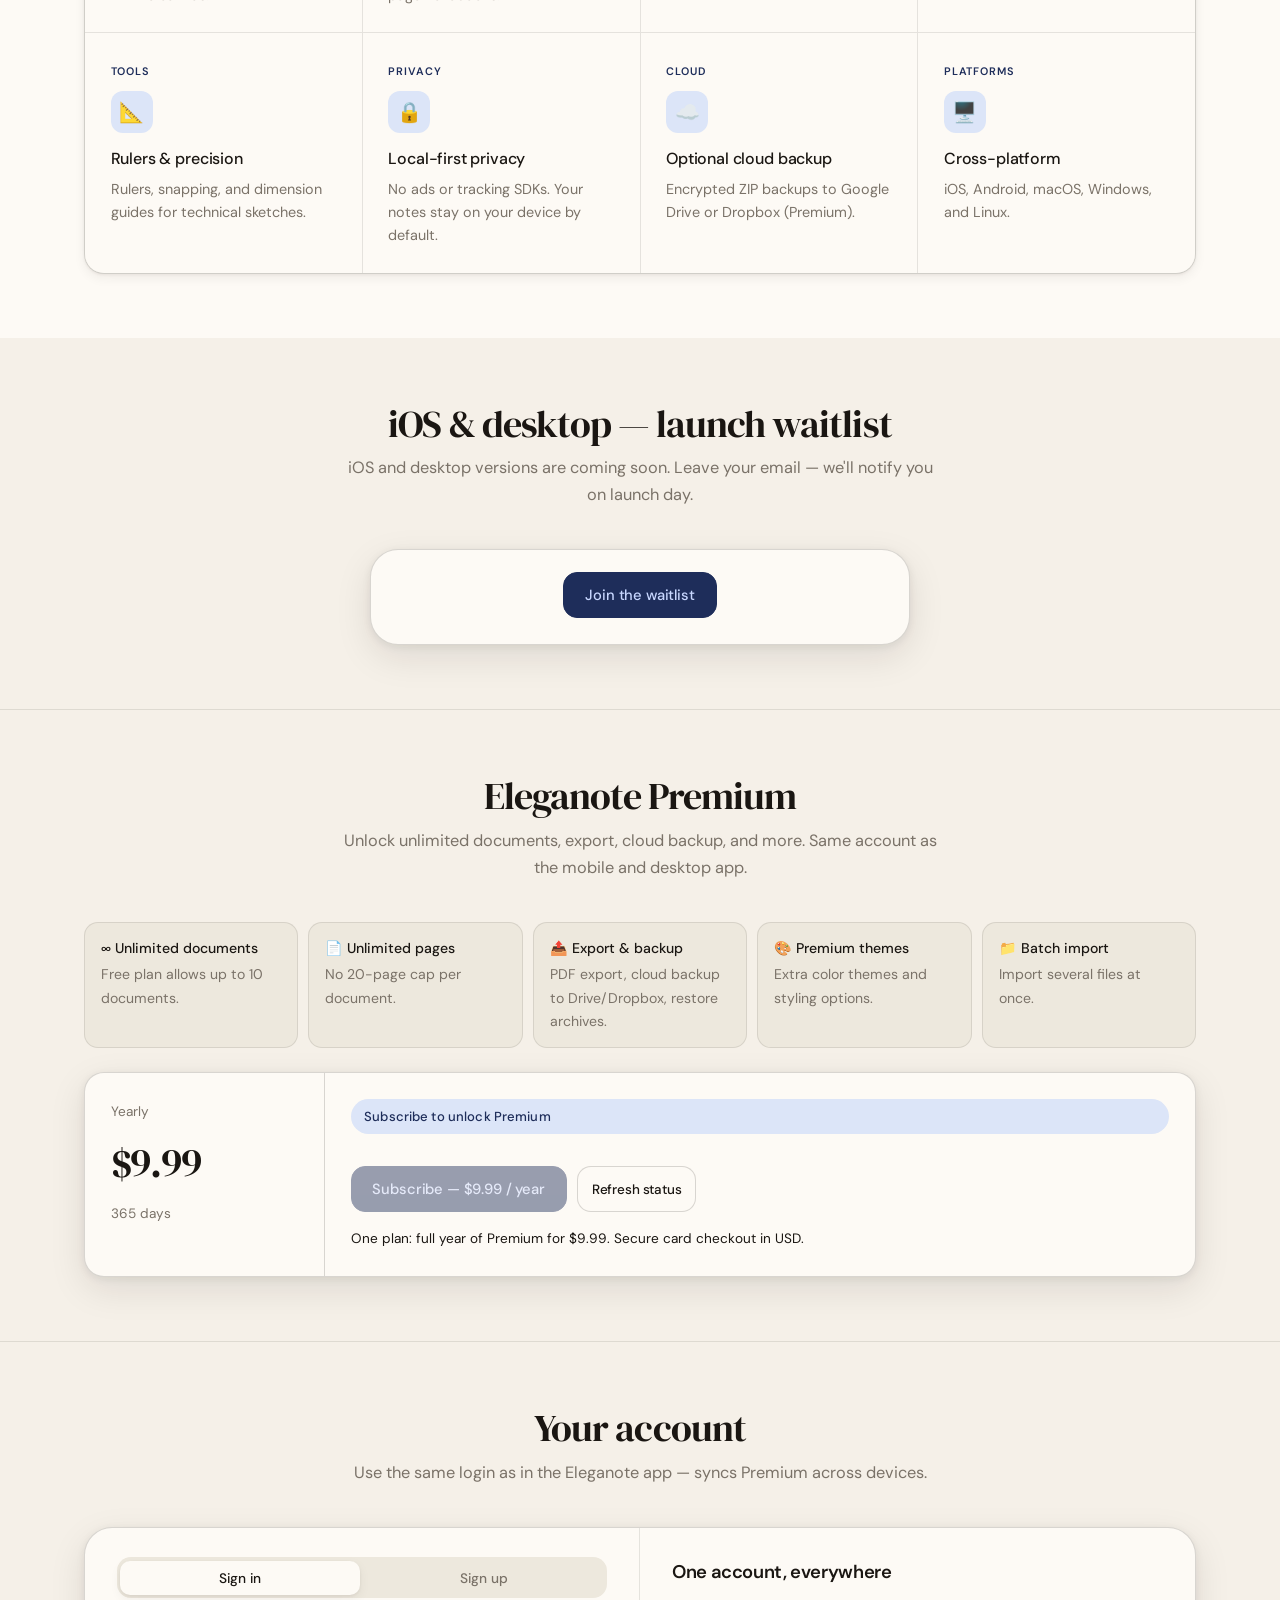
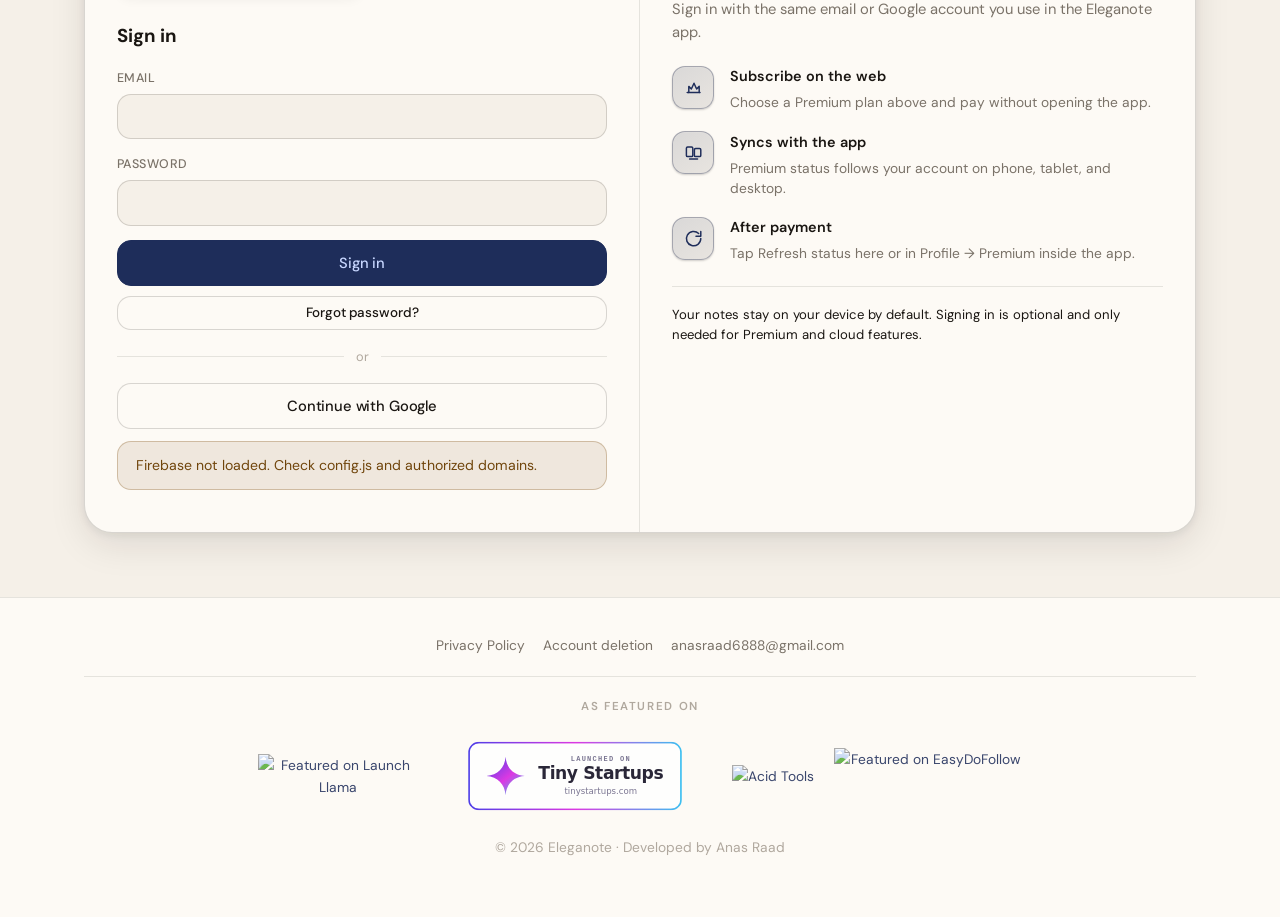
==== commit 73eccd23: "Deploy from Eleganote@2965719" ====
--- a/index.html
+++ b/index.html
@@ -373,6 +373,18 @@
             />
           </a>
         </div>
+        <div class="footer-badge footer-badge--easydofollow">
+          <a href="http://easydofollow.dev/productivity/eleganote" target="_blank" rel="noopener">
+            <img
+              src="http://easydofollow.dev/badge/easydofollow-badge-light.svg"
+              alt="Featured on EasyDoFollow"
+              width="188"
+              height="56"
+              loading="lazy"
+              decoding="async"
+            />
+          </a>
+        </div>
         </div>
       </div>
       <p>© 2026 Eleganote · <span data-i18n-en="Developed by Anas Raad" data-i18n-ar="تطوير أنس رعد" data-i18n>Developed by Anas Raad</span></p>
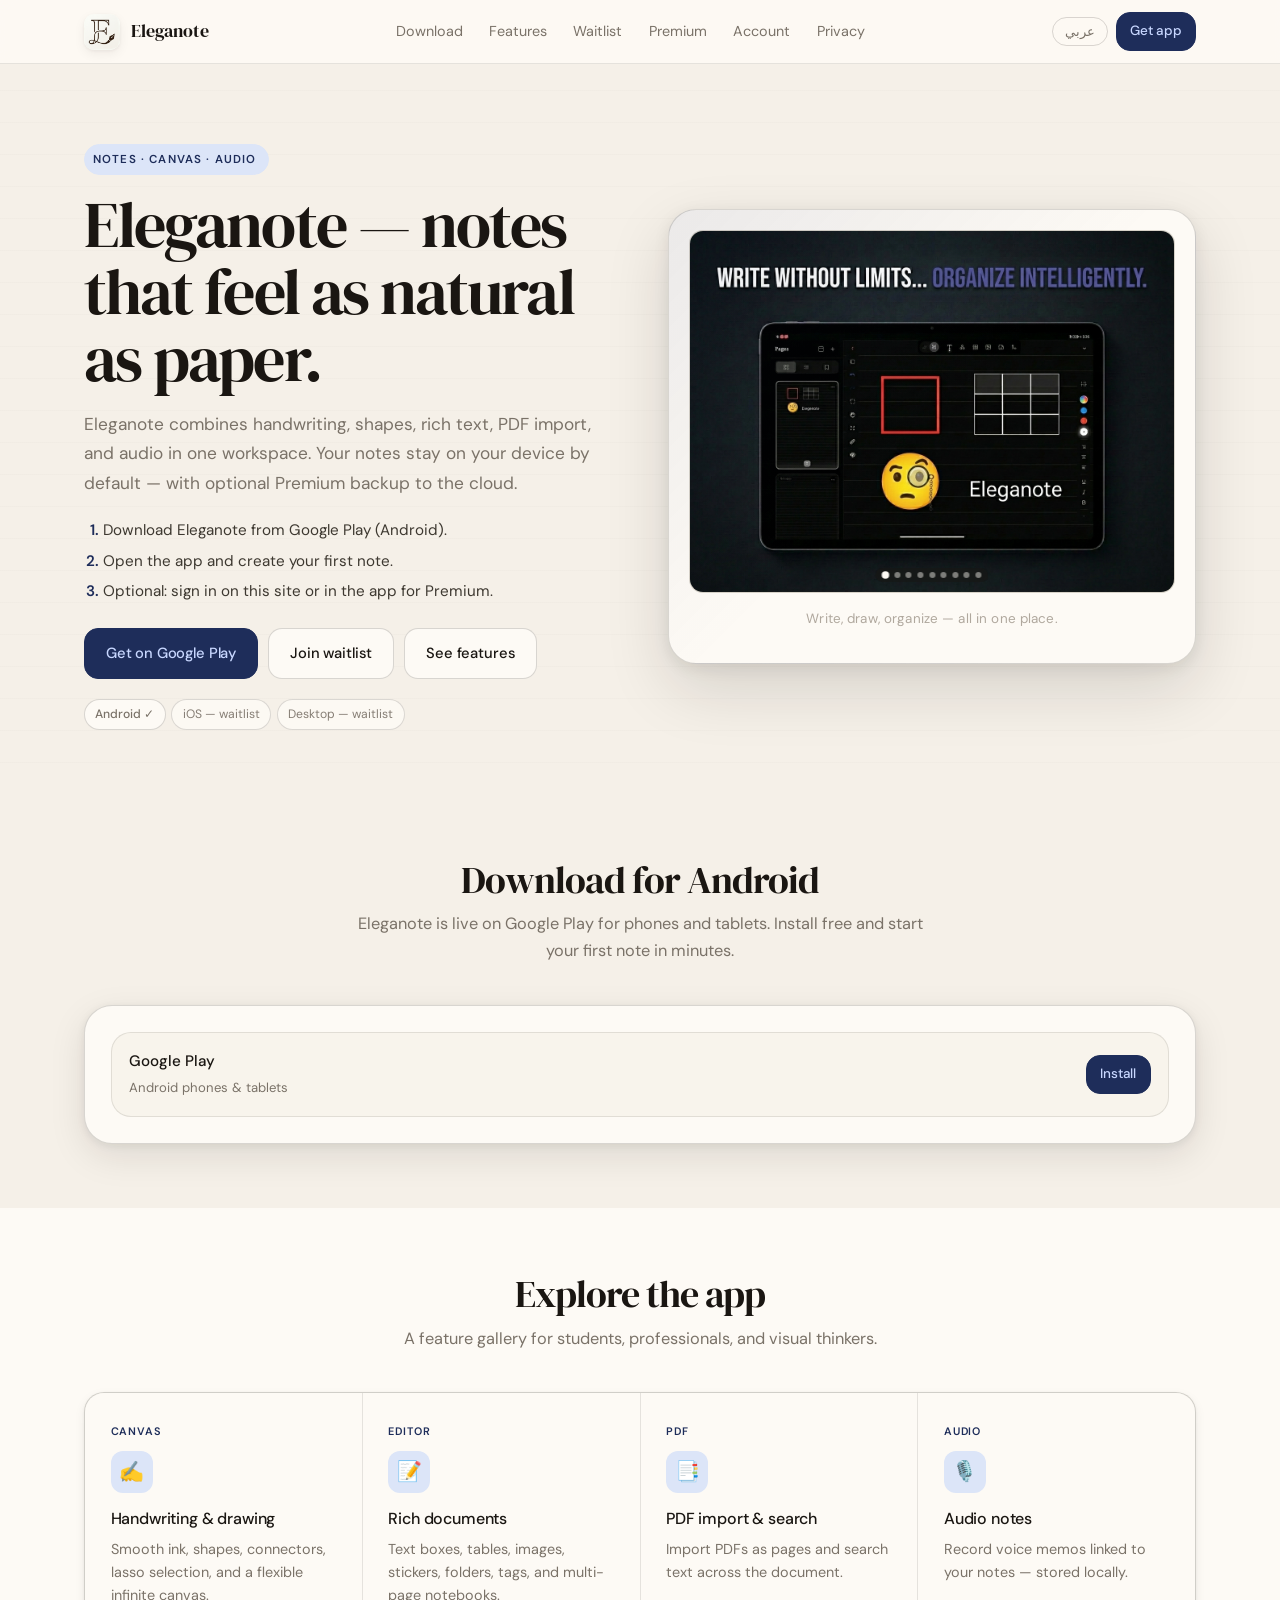
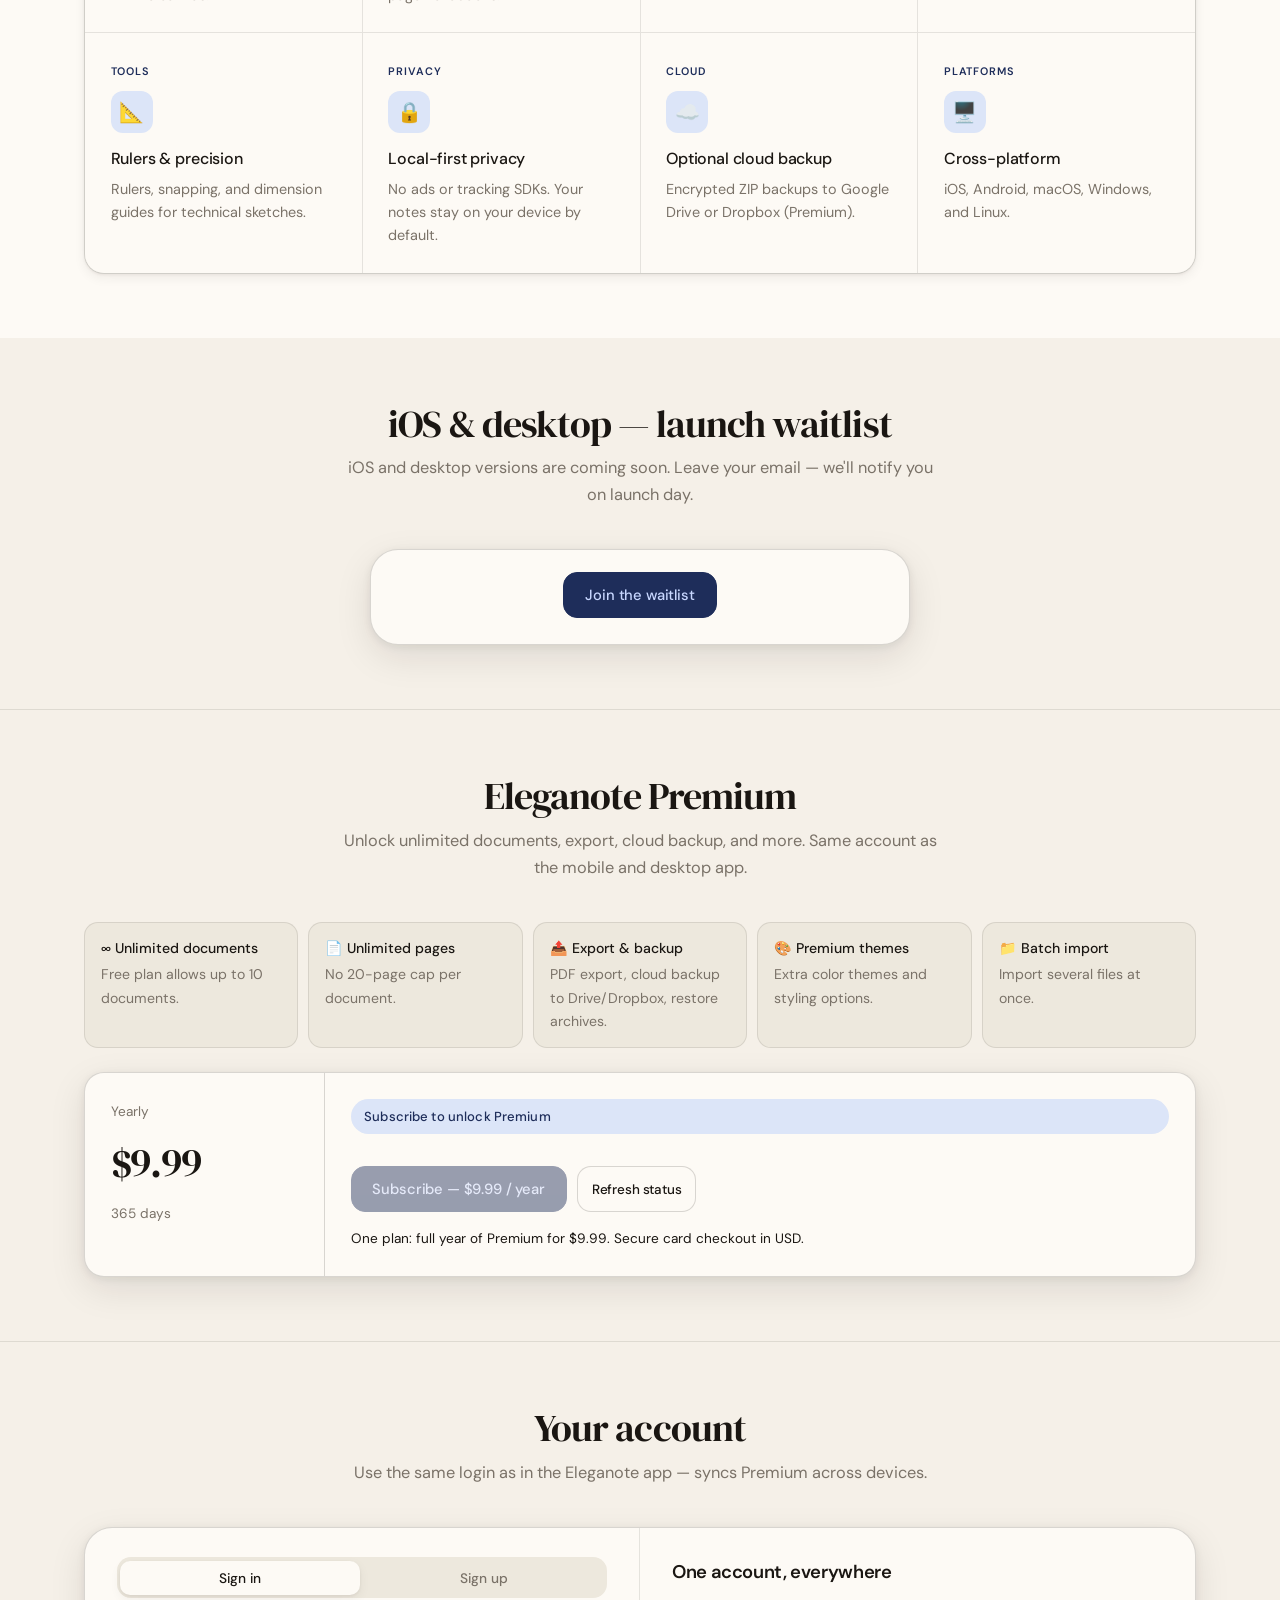
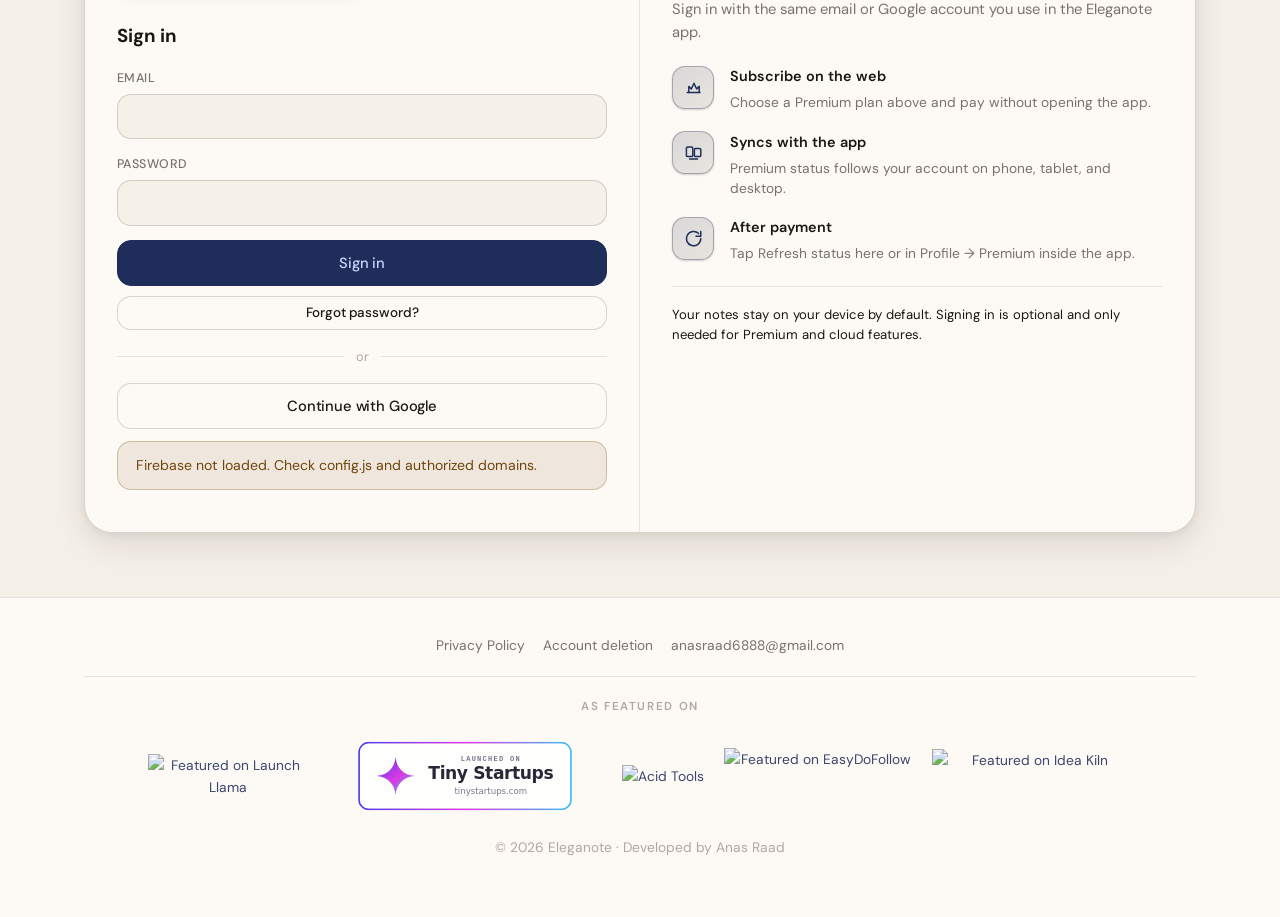
==== commit dcbacaf8: "Deploy from Eleganote@32eb142" ====
--- a/index.html
+++ b/index.html
@@ -1,6 +1,15 @@
 <!DOCTYPE html>
 <html lang="en" dir="ltr">
 <head>
+  <!-- Google tag (gtag.js) -->
+  <script async src="https://www.googletagmanager.com/gtag/js?id=G-BVHX42PMTJ"></script>
+  <script>
+    window.dataLayer = window.dataLayer || [];
+    function gtag(){dataLayer.push(arguments);}
+    gtag('js', new Date());
+
+    gtag('config', 'G-BVHX42PMTJ');
+  </script>
   <meta charset="UTF-8">
   <meta name="viewport" content="width=device-width, initial-scale=1.0">
   <meta name="description" content="Eleganote — elegant handwriting notes, PDF import, audio, shapes, and Premium cloud backup. Download for iOS, Android, and desktop.">
@@ -385,6 +394,18 @@
             />
           </a>
         </div>
+        <div class="footer-badge footer-badge--ideakiln">
+          <a href="https://ideakiln.com/ideas/eleganote" target="_blank" rel="noopener">
+            <img
+              src="https://ideakiln.com/light.svg"
+              alt="Featured on Idea Kiln"
+              width="200"
+              height="54"
+              loading="lazy"
+              decoding="async"
+            />
+          </a>
+        </div>
         </div>
       </div>
       <p>© 2026 Eleganote · <span data-i18n-en="Developed by Anas Raad" data-i18n-ar="تطوير أنس رعد" data-i18n>Developed by Anas Raad</span></p>
